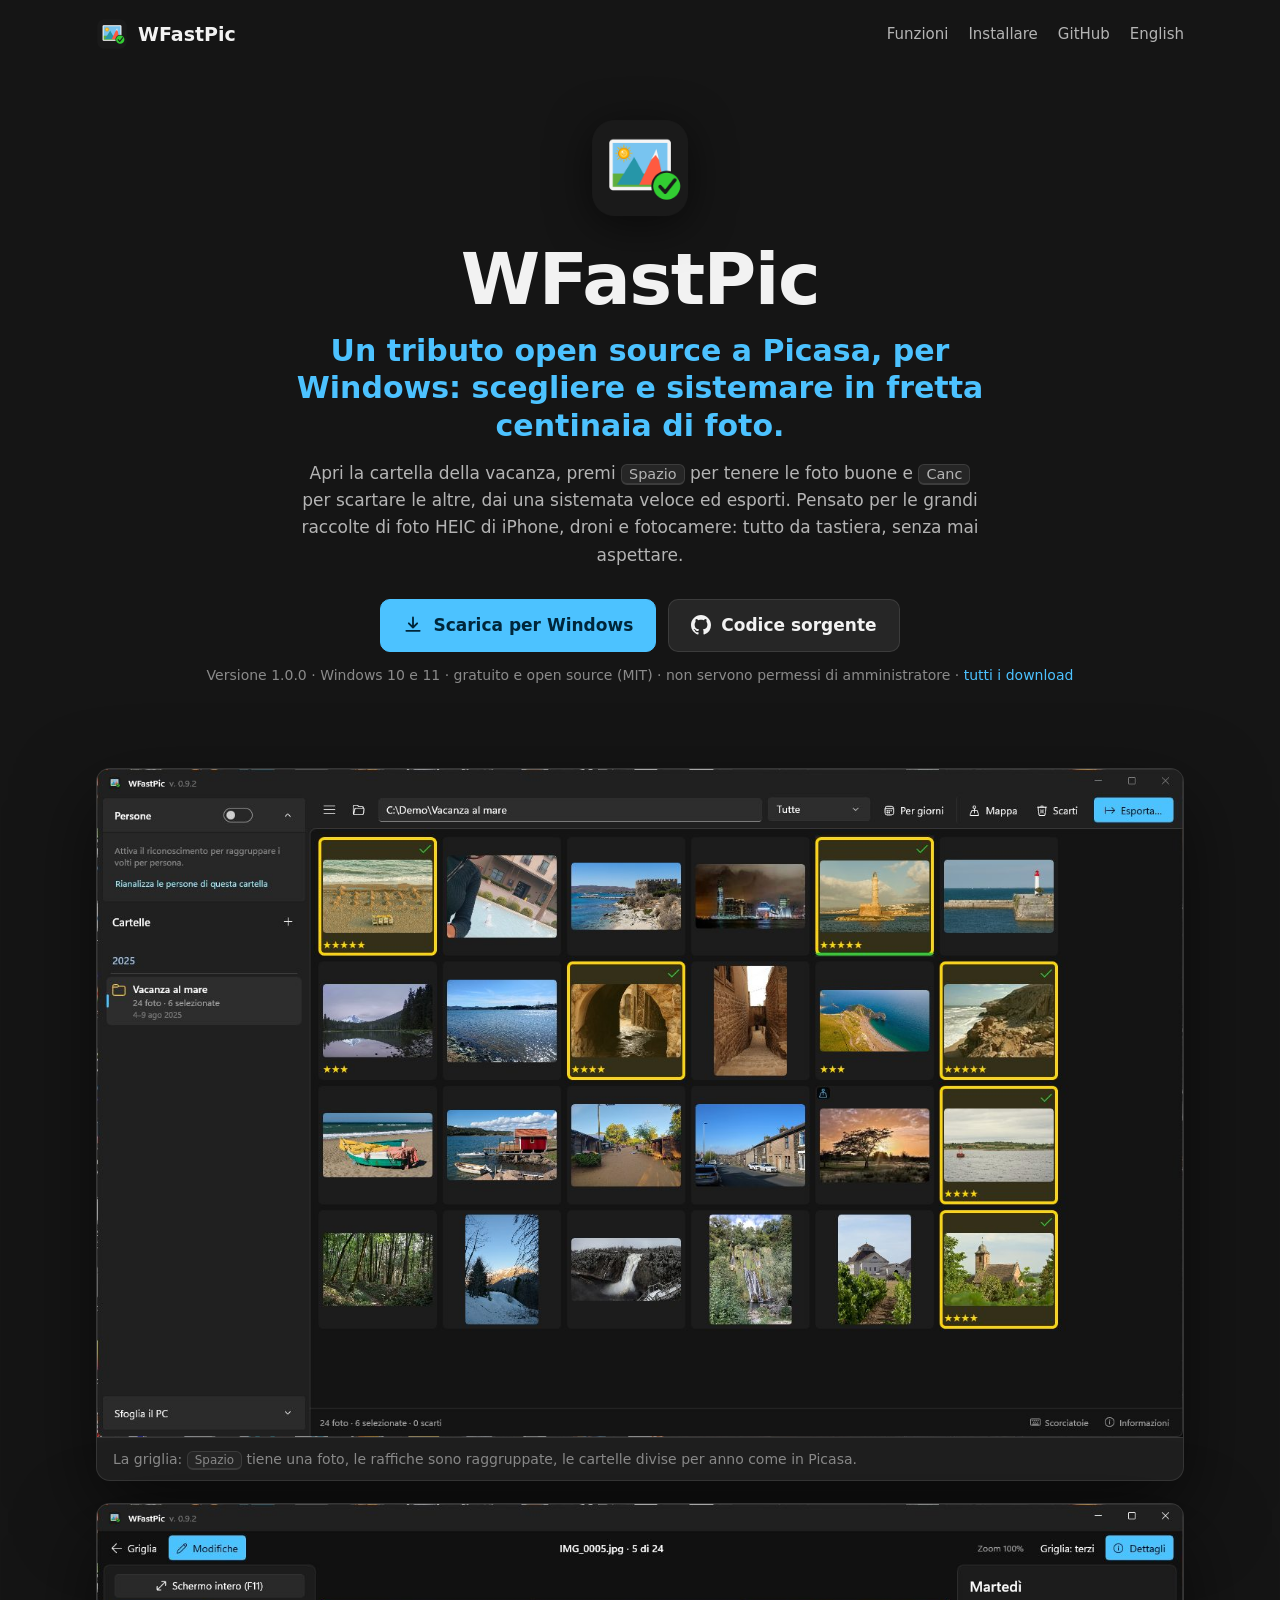
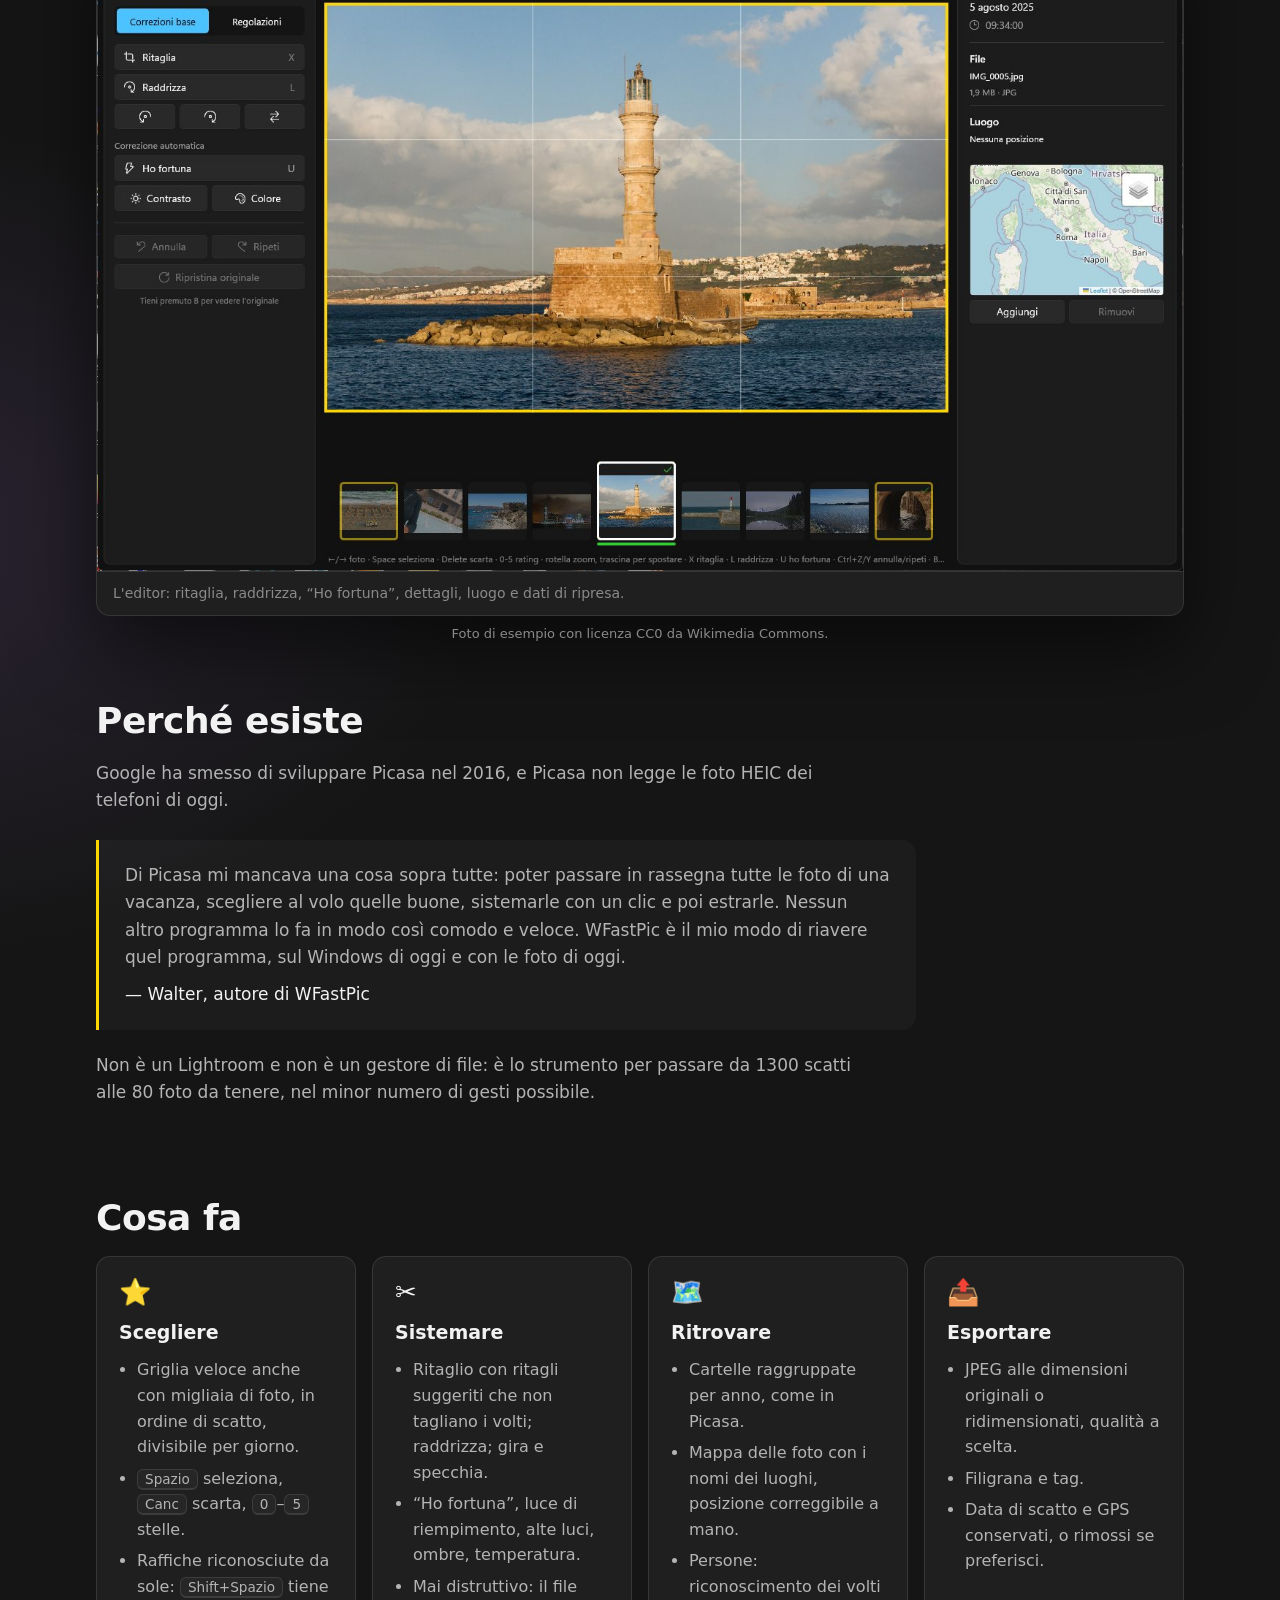
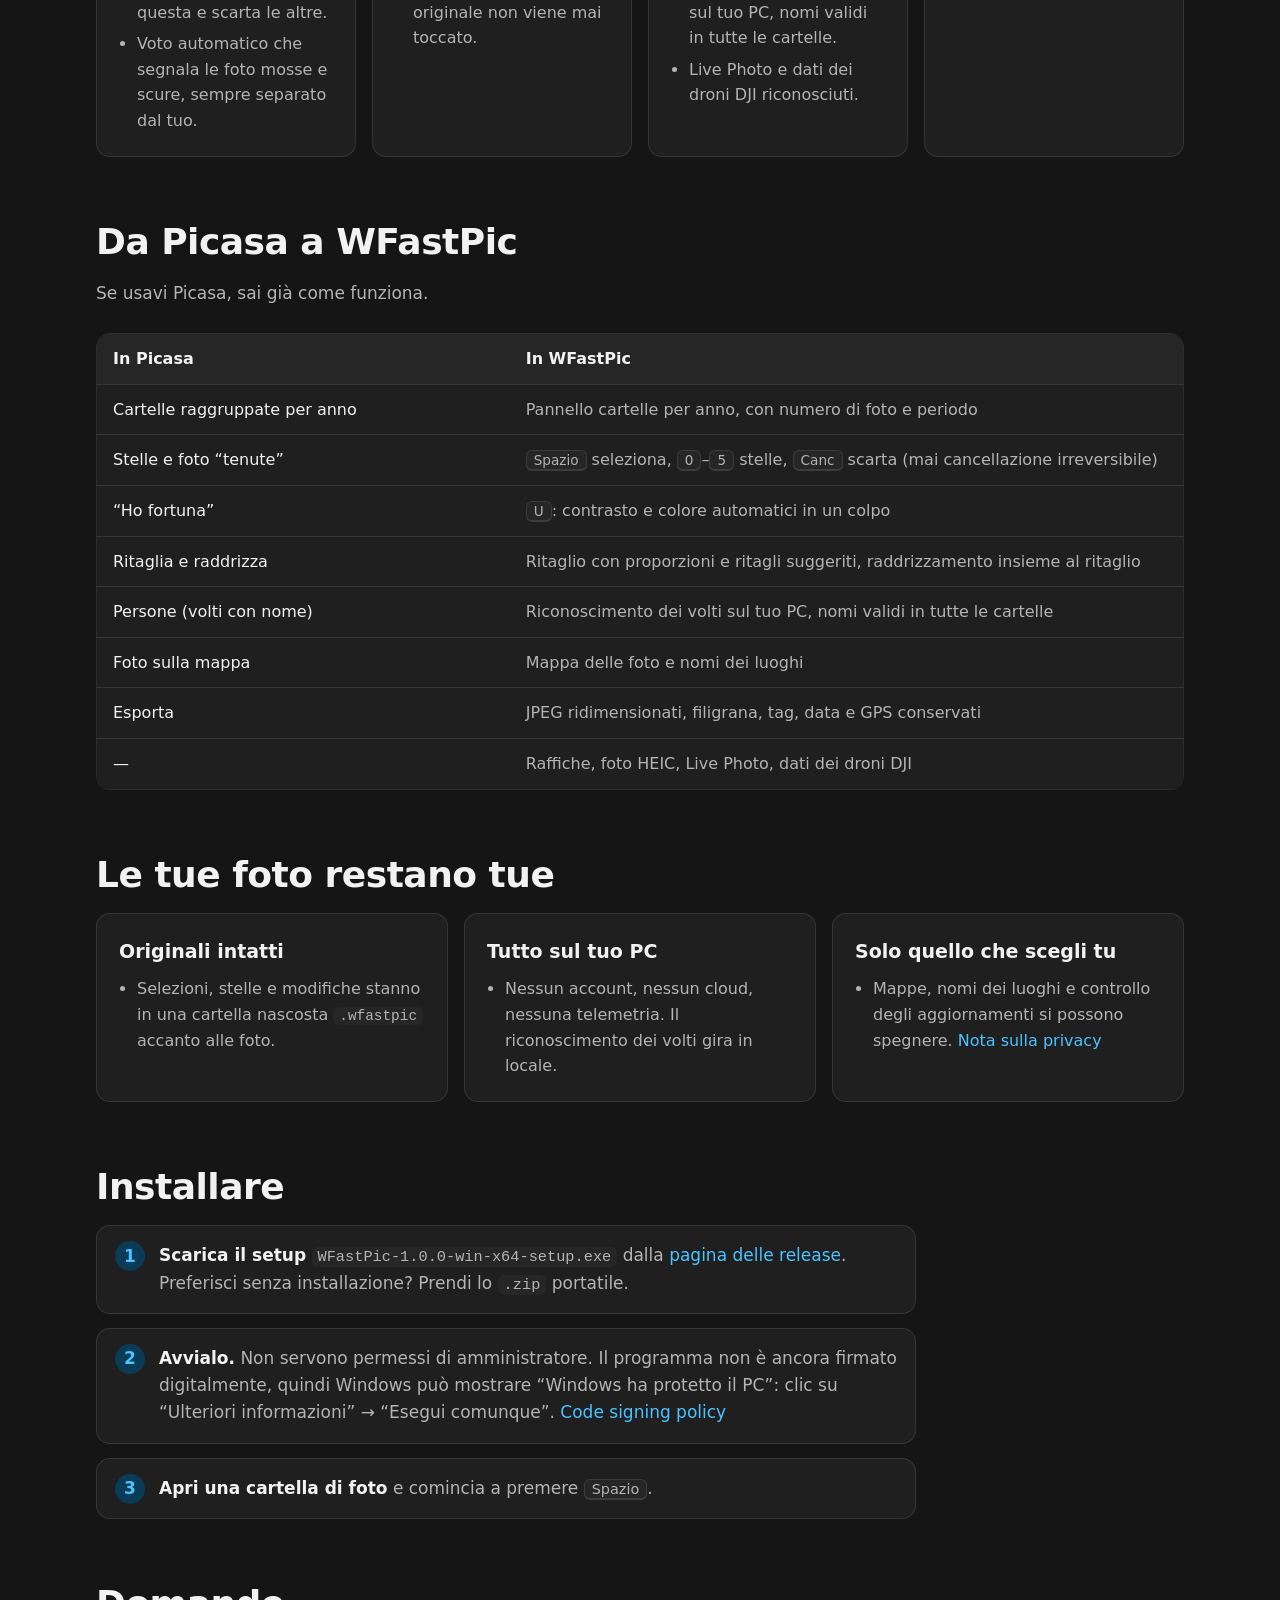
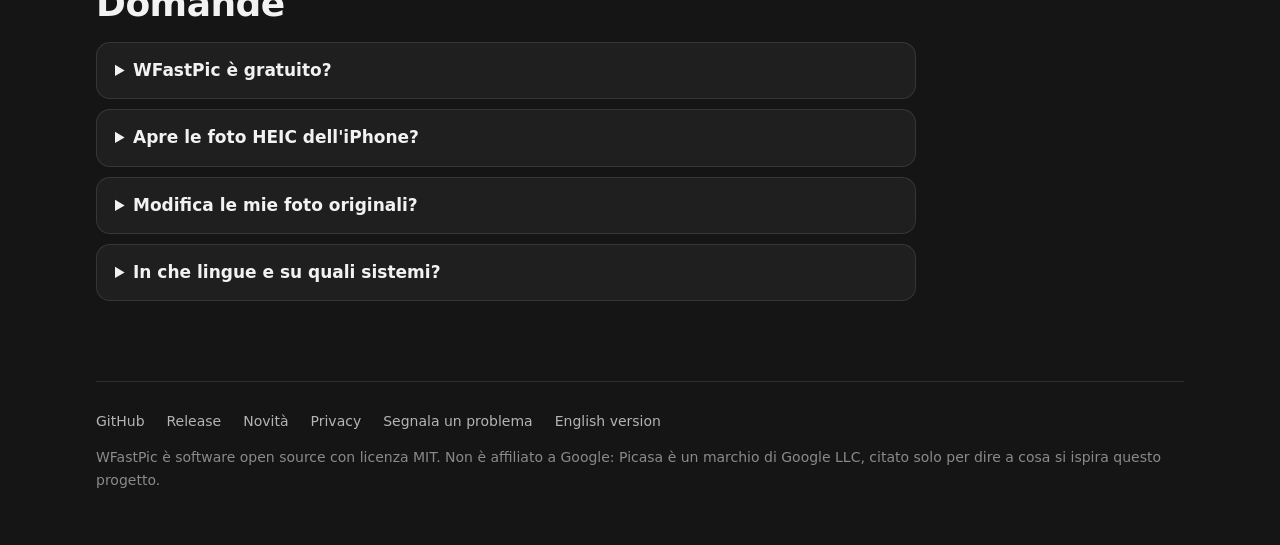
==== it/index.html @ cd2a47a8 "Sito statico wfastpic.walterdev.eu (EN/IT) Branch orfano con solo il sito, servito dal webhook del V" ====
<!doctype html>
<html lang="it">
<head>
<meta charset="utf-8">
<meta name="viewport" content="width=device-width, initial-scale=1">
<title>WFastPic – L'alternativa gratuita a Picasa per Windows, per le foto HEIC</title>
<meta name="description" content="WFastPic è un tributo open source e gratuito a Picasa per Windows 10 e 11: scegli le foto migliori tra centinaia di scatti HEIC con la tastiera, sistemale con un clic ed esportale. Nessun account, nessun cloud.">
<link rel="canonical" href="https://wfastpic.walterdev.eu/it/">
<link rel="alternate" hreflang="en" href="https://wfastpic.walterdev.eu/">
<link rel="alternate" hreflang="it" href="https://wfastpic.walterdev.eu/it/">
<link rel="alternate" hreflang="x-default" href="https://wfastpic.walterdev.eu/">
<link rel="icon" href="../img/icon.ico" sizes="any">
<link rel="icon" href="../img/icon-256.png" type="image/png">
<link rel="apple-touch-icon" href="../img/icon-256.png">
<meta name="theme-color" content="#151515">
<meta property="og:type" content="website">
<meta property="og:site_name" content="WFastPic">
<meta property="og:title" content="WFastPic – L'alternativa gratuita a Picasa per Windows">
<meta property="og:description" content="Scegli e sistema in fretta centinaia di foto HEIC, tutto da tastiera. Open source, per Windows 10 e 11.">
<meta property="og:url" content="https://wfastpic.walterdev.eu/it/">
<meta property="og:image" content="https://wfastpic.walterdev.eu/img/social-preview.jpg">
<meta property="og:image:width" content="1280">
<meta property="og:image:height" content="640">
<meta property="og:locale" content="it_IT">
<meta property="og:locale:alternate" content="en_GB">
<meta name="twitter:card" content="summary_large_image">
<link rel="stylesheet" href="../style.css">
<script type="application/ld+json">
{
  "@context": "https://schema.org",
  "@type": "SoftwareApplication",
  "name": "WFastPic",
  "alternateName": "W FastPic",
  "description": "Tributo open source e gratuito a Picasa per Windows: scegliere, sistemare ed esportare in fretta grandi raccolte di foto HEIC.",
  "applicationCategory": "MultimediaApplication",
  "applicationSubCategory": "Visualizzatore e organizzatore di foto",
  "operatingSystem": "Windows 10, Windows 11",
  "softwareVersion": "1.0.0",
  "url": "https://wfastpic.walterdev.eu/it/",
  "downloadUrl": "https://github.com/Walt7/WFastPic/releases/latest",
  "installUrl": "https://github.com/Walt7/WFastPic/releases/latest",
  "codeRepository": "https://github.com/Walt7/WFastPic",
  "license": "https://opensource.org/licenses/MIT",
  "isAccessibleForFree": true,
  "inLanguage": ["it", "en"],
  "image": "https://wfastpic.walterdev.eu/img/icon-512.png",
  "screenshot": [
    "https://wfastpic.walterdev.eu/img/screenshot-it-griglia.jpg",
    "https://wfastpic.walterdev.eu/img/screenshot-it-editor.jpg"
  ],
  "offers": { "@type": "Offer", "price": "0", "priceCurrency": "EUR" },
  "author": { "@type": "Person", "name": "Walter", "url": "https://github.com/Walt7" }
}
</script>
</head>
<body>
<div class="contenitore">

<header class="barra">
  <a class="marchio" href="./"><img src="../img/icon-256.png" width="32" height="32" alt="">WFastPic</a>
  <nav>
    <a class="facoltativo" href="#funzioni">Funzioni</a>
    <a class="facoltativo" href="#installare">Installare</a>
    <a href="https://github.com/Walt7/WFastPic">GitHub</a>
    <a href="../" hreflang="en" lang="en">English</a>
  </nav>
</header>

<main>
<div class="apertura">
  <img class="logo" src="../img/icon-512.png" width="104" height="104" alt="Logo di WFastPic">
  <h1>WFastPic</h1>
  <p class="slogan">Un tributo open source a Picasa, per Windows: scegliere e sistemare in fretta centinaia di foto.</p>
  <p class="sotto">Apri la cartella della vacanza, premi <kbd>Spazio</kbd> per tenere le foto buone e <kbd>Canc</kbd> per scartare le altre, dai una sistemata veloce ed esporti. Pensato per le grandi raccolte di foto HEIC di iPhone, droni e fotocamere: tutto da tastiera, senza mai aspettare.</p>
  <div class="azioni">
    <a class="pulsante primario" href="https://github.com/Walt7/WFastPic/releases/download/v1.0.0/WFastPic-1.0.0-win-x64-setup.exe">
      <svg viewBox="0 0 24 24" fill="none" stroke="currentColor" stroke-width="2.2" stroke-linecap="round" stroke-linejoin="round" aria-hidden="true"><path d="M12 3v12m0 0-5-5m5 5 5-5M4 19h16"/></svg>
      Scarica per Windows
    </a>
    <a class="pulsante" href="https://github.com/Walt7/WFastPic">
      <svg viewBox="0 0 16 16" fill="currentColor" aria-hidden="true"><path d="M8 0C3.58 0 0 3.58 0 8c0 3.54 2.29 6.53 5.47 7.59.4.07.55-.17.55-.38 0-.19-.01-.82-.01-1.49-2.01.37-2.53-.49-2.69-.94-.09-.23-.48-.94-.82-1.13-.28-.15-.68-.52-.01-.53.63-.01 1.08.58 1.23.82.72 1.21 1.87.87 2.33.66.07-.52.28-.87.51-1.07-1.78-.2-3.64-.89-3.64-3.95 0-.87.31-1.59.82-2.15-.08-.2-.36-1.02.08-2.12 0 0 .67-.21 2.2.82.64-.18 1.32-.27 2-.27.68 0 1.36.09 2 .27 1.53-1.04 2.2-.82 2.2-.82.44 1.1.16 1.92.08 2.12.51.56.82 1.27.82 2.15 0 3.07-1.87 3.75-3.65 3.95.29.25.54.73.54 1.48 0 1.07-.01 1.93-.01 2.2 0 .21.15.46.55.38A8.013 8.013 0 0 0 16 8c0-4.42-3.58-8-8-8Z"/></svg>
      Codice sorgente
    </a>
  </div>
  <p class="dettagli-download">Versione 1.0.0 · Windows 10 e 11 · gratuito e open source (MIT) · non servono permessi di amministratore · <a href="https://github.com/Walt7/WFastPic/releases/latest">tutti i download</a></p>
</div>

<div class="schermate">
  <figure class="schermata">
    <img src="../img/screenshot-it-griglia.jpg" width="1486" height="913" alt="La griglia di WFastPic: foto selezionate col bordo giallo, stelle e pannello cartelle per anno">
    <figcaption>La griglia: <kbd>Spazio</kbd> tiene una foto, le raffiche sono raggruppate, le cartelle divise per anno come in Picasa.</figcaption>
  </figure>
  <figure class="schermata">
    <img src="../img/screenshot-it-editor.jpg" width="1486" height="913" loading="lazy" alt="L'editor di WFastPic: modifiche a sinistra, dettagli della foto e mini-mappa a destra, striscia delle miniature sotto">
    <figcaption>L'editor: ritaglia, raddrizza, “Ho fortuna”, dettagli, luogo e dati di ripresa.</figcaption>
  </figure>
</div>
<p class="crediti">Foto di esempio con licenza CC0 da Wikimedia Commons.</p>

<section id="perche">
  <h2>Perché esiste</h2>
  <p class="intro">Google ha smesso di sviluppare Picasa nel 2016, e Picasa non legge le foto HEIC dei telefoni di oggi.</p>
  <blockquote class="citazione">
    Di Picasa mi mancava una cosa sopra tutte: poter passare in rassegna tutte le foto di una vacanza, scegliere al volo quelle buone, sistemarle con un clic e poi estrarle. Nessun altro programma lo fa in modo così comodo e veloce. WFastPic è il mio modo di riavere quel programma, sul Windows di oggi e con le foto di oggi.
    <cite>— Walter, autore di WFastPic</cite>
  </blockquote>
  <p class="intro" style="margin-top:22px">Non è un Lightroom e non è un gestore di file: è lo strumento per passare da 1300 scatti alle 80 foto da tenere, nel minor numero di gesti possibile.</p>
</section>

<section id="funzioni">
  <h2>Cosa fa</h2>
  <div class="schede">
    <div class="scheda">
      <div class="icona" aria-hidden="true">⭐</div>
      <h3>Scegliere</h3>
      <ul>
        <li>Griglia veloce anche con migliaia di foto, in ordine di scatto, divisibile per giorno.</li>
        <li><kbd>Spazio</kbd> seleziona, <kbd>Canc</kbd> scarta, <kbd>0</kbd>–<kbd>5</kbd> stelle.</li>
        <li>Raffiche riconosciute da sole: <kbd>Shift+Spazio</kbd> tiene questa e scarta le altre.</li>
        <li>Voto automatico che segnala le foto mosse e scure, sempre separato dal tuo.</li>
      </ul>
    </div>
    <div class="scheda">
      <div class="icona" aria-hidden="true">✂️</div>
      <h3>Sistemare</h3>
      <ul>
        <li>Ritaglio con ritagli suggeriti che non tagliano i volti; raddrizza; gira e specchia.</li>
        <li>“Ho fortuna”, luce di riempimento, alte luci, ombre, temperatura.</li>
        <li>Mai distruttivo: il file originale non viene mai toccato.</li>
      </ul>
    </div>
    <div class="scheda">
      <div class="icona" aria-hidden="true">🗺️</div>
      <h3>Ritrovare</h3>
      <ul>
        <li>Cartelle raggruppate per anno, come in Picasa.</li>
        <li>Mappa delle foto con i nomi dei luoghi, posizione correggibile a mano.</li>
        <li>Persone: riconoscimento dei volti sul tuo PC, nomi validi in tutte le cartelle.</li>
        <li>Live Photo e dati dei droni DJI riconosciuti.</li>
      </ul>
    </div>
    <div class="scheda">
      <div class="icona" aria-hidden="true">📤</div>
      <h3>Esportare</h3>
      <ul>
        <li>JPEG alle dimensioni originali o ridimensionati, qualità a scelta.</li>
        <li>Filigrana e tag.</li>
        <li>Data di scatto e GPS conservati, o rimossi se preferisci.</li>
      </ul>
    </div>
  </div>
</section>

<section id="picasa">
  <h2>Da Picasa a WFastPic</h2>
  <p class="intro">Se usavi Picasa, sai già come funziona.</p>
  <div class="tabella-scorre">
    <table>
      <thead><tr><th>In Picasa</th><th>In WFastPic</th></tr></thead>
      <tbody>
        <tr><td>Cartelle raggruppate per anno</td><td>Pannello cartelle per anno, con numero di foto e periodo</td></tr>
        <tr><td>Stelle e foto “tenute”</td><td><kbd>Spazio</kbd> seleziona, <kbd>0</kbd>–<kbd>5</kbd> stelle, <kbd>Canc</kbd> scarta (mai cancellazione irreversibile)</td></tr>
        <tr><td>“Ho fortuna”</td><td><kbd>U</kbd>: contrasto e colore automatici in un colpo</td></tr>
        <tr><td>Ritaglia e raddrizza</td><td>Ritaglio con proporzioni e ritagli suggeriti, raddrizzamento insieme al ritaglio</td></tr>
        <tr><td>Persone (volti con nome)</td><td>Riconoscimento dei volti sul tuo PC, nomi validi in tutte le cartelle</td></tr>
        <tr><td>Foto sulla mappa</td><td>Mappa delle foto e nomi dei luoghi</td></tr>
        <tr><td>Esporta</td><td>JPEG ridimensionati, filigrana, tag, data e GPS conservati</td></tr>
        <tr><td>—</td><td>Raffiche, foto HEIC, Live Photo, dati dei droni DJI</td></tr>
      </tbody>
    </table>
  </div>
</section>

<section id="privacy">
  <h2>Le tue foto restano tue</h2>
  <div class="schede">
    <div class="scheda"><h3>Originali intatti</h3><ul><li>Selezioni, stelle e modifiche stanno in una cartella nascosta <code>.wfastpic</code> accanto alle foto.</li></ul></div>
    <div class="scheda"><h3>Tutto sul tuo PC</h3><ul><li>Nessun account, nessun cloud, nessuna telemetria. Il riconoscimento dei volti gira in locale.</li></ul></div>
    <div class="scheda"><h3>Solo quello che scegli tu</h3><ul><li>Mappe, nomi dei luoghi e controllo degli aggiornamenti si possono spegnere. <a href="https://github.com/Walt7/WFastPic/blob/master/PRIVACY.md">Nota sulla privacy</a></li></ul></div>
  </div>
</section>

<section id="installare">
  <h2>Installare</h2>
  <ol class="passi">
    <li><strong>Scarica il setup</strong> <code>WFastPic-1.0.0-win-x64-setup.exe</code> dalla <a href="https://github.com/Walt7/WFastPic/releases/latest">pagina delle release</a>. Preferisci senza installazione? Prendi lo <code>.zip</code> portatile.</li>
    <li><strong>Avvialo.</strong> Non servono permessi di amministratore. Il programma non è ancora firmato digitalmente, quindi Windows può mostrare “Windows ha protetto il PC”: clic su “Ulteriori informazioni” → “Esegui comunque”. <a href="https://github.com/Walt7/WFastPic/blob/master/CODE_SIGNING.md">Code signing policy</a></li>
    <li><strong>Apri una cartella di foto</strong> e comincia a premere <kbd>Spazio</kbd>.</li>
  </ol>
</section>

<section id="domande" class="domande">
  <h2>Domande</h2>
  <details>
    <summary>WFastPic è gratuito?</summary>
    <p>Sì. È open source con licenza MIT: niente pubblicità, niente account, nessuna versione a pagamento.</p>
  </details>
  <details>
    <summary>Apre le foto HEIC dell'iPhone?</summary>
    <p>Sì, è fatto proprio per quelle. Windows ha bisogno delle estensioni HEIF e HEVC, che di solito ci sono già; se le foto non si aprono, si installano dal Microsoft Store.</p>
  </details>
  <details>
    <summary>Modifica le mie foto originali?</summary>
    <p>Mai. Le modifiche sono salvate come una ricetta accanto alle foto e applicate quando le guardi o le esporti. Gli scarti vanno nel Cestino (con conferma) o in una cartella a parte.</p>
  </details>
  <details>
    <summary>In che lingue e su quali sistemi?</summary>
    <p>Italiano e inglese. Windows 10 (1809 o successivo) e Windows 11.</p>
  </details>
</section>
</main>

<footer>
  <div class="righe">
    <a href="https://github.com/Walt7/WFastPic">GitHub</a>
    <a href="https://github.com/Walt7/WFastPic/releases">Release</a>
    <a href="https://github.com/Walt7/WFastPic/blob/master/CHANGELOG.md">Novità</a>
    <a href="https://github.com/Walt7/WFastPic/blob/master/PRIVACY.md">Privacy</a>
    <a href="https://github.com/Walt7/WFastPic/issues">Segnala un problema</a>
    <a href="../" hreflang="en" lang="en">English version</a>
  </div>
  <p>WFastPic è software open source con licenza MIT. Non è affiliato a Google: Picasa è un marchio di Google LLC, citato solo per dire a cosa si ispira questo progetto.</p>
</footer>

</div>
</body>
</html>
---- style.css ----
:root {
  --sfondo: #151515;
  --card: #1f1f1f;
  --card-2: #262626;
  --bordo: rgba(255, 255, 255, .10);
  --testo: #f2f2f2;
  --tenue: #b4b4b4;
  --debole: #8a8a8a;
  --accento: #4cc2ff;
  --accento-scuro: #0a3b57;
  --giallo: #ffd600;
  --raggio: 14px;
  color-scheme: dark;
}

* { box-sizing: border-box; }

html { -webkit-text-size-adjust: 100%; }

body {
  margin: 0;
  font-family: "Segoe UI Variable Text", "Segoe UI", system-ui, -apple-system, Roboto, sans-serif;
  font-size: 17px;
  line-height: 1.6;
  color: var(--testo);
  background:
    radial-gradient(1100px 600px at 85% -10%, #26334a 0%, rgba(38, 51, 74, 0) 70%),
    radial-gradient(900px 600px at -10% 40%, #2b2433 0%, rgba(43, 36, 51, 0) 70%),
    var(--sfondo);
  background-repeat: no-repeat;
}

a { color: var(--accento); text-decoration: none; }
a:hover { text-decoration: underline; }

img { max-width: 100%; height: auto; display: block; }

kbd {
  font-family: inherit;
  font-size: .85em;
  padding: 1px 7px;
  border-radius: 6px;
  background: var(--card-2);
  border: 1px solid var(--bordo);
  border-bottom-width: 2px;
  white-space: nowrap;
}

.contenitore { max-width: 1120px; margin: 0 auto; padding: 0 16px; }

/* Barra in alto */
.barra {
  display: flex; align-items: center; justify-content: space-between;
  padding: 18px 0;
}
.marchio { display: flex; align-items: center; gap: 10px; color: var(--testo); font-weight: 600; font-size: 19px; }
.marchio:hover { text-decoration: none; }
.marchio img { width: 32px; height: 32px; }
.barra nav { display: flex; gap: 20px; font-size: 15px; }
.barra nav a { color: var(--tenue); }
.barra nav a:hover { color: var(--testo); text-decoration: none; }

/* Apertura */
.apertura { text-align: center; padding: 48px 0 32px; }
.apertura .logo { width: 104px; height: 104px; margin: 0 auto 22px; filter: drop-shadow(0 8px 22px rgba(0, 0, 0, .55)); }
h1 {
  font-family: "Segoe UI Variable Display", "Segoe UI", system-ui, sans-serif;
  font-size: clamp(42px, 8vw, 72px);
  line-height: 1.05;
  letter-spacing: -1.5px;
  margin: 0;
}
.slogan {
  font-size: clamp(21px, 3.4vw, 30px);
  font-weight: 600;
  line-height: 1.25;
  color: var(--accento);
  margin: 14px auto 0;
  max-width: 760px;
}
.sotto { color: var(--tenue); max-width: 680px; margin: 16px auto 0; }

.azioni { display: flex; flex-wrap: wrap; justify-content: center; gap: 12px; margin-top: 30px; }
.pulsante {
  display: inline-flex; align-items: center; gap: 10px;
  padding: 12px 22px;
  border-radius: 10px;
  font-weight: 600;
  font-size: 17px;
  border: 1px solid var(--bordo);
  background: var(--card-2);
  color: var(--testo);
}
.pulsante:hover { text-decoration: none; background: #303030; }
.pulsante.primario { background: var(--accento); border-color: var(--accento); color: #00263a; }
.pulsante.primario:hover { background: #7ad3ff; }
.pulsante svg { width: 20px; height: 20px; flex: none; }
.dettagli-download { margin-top: 12px; font-size: 14px; color: var(--debole); }

/* Screenshot */
.schermate { display: grid; gap: 22px; margin: 36px 0 8px; }
.schermata {
  margin: 0;
  border-radius: var(--raggio);
  overflow: hidden;
  border: 1px solid var(--bordo);
  box-shadow: 0 30px 80px rgba(0, 0, 0, .55);
  background: var(--card);
}
.schermata figcaption { padding: 10px 16px; font-size: 14px; color: var(--debole); border-top: 1px solid var(--bordo); }
.crediti { text-align: center; font-size: 13px; color: var(--debole); margin: 4px 0 0; }

/* Sezioni */
section { padding: 56px 0 8px; }
h2 {
  font-family: "Segoe UI Variable Display", "Segoe UI", system-ui, sans-serif;
  font-size: clamp(27px, 4vw, 36px);
  line-height: 1.15;
  letter-spacing: -.5px;
  margin: 0 0 18px;
}
h3 { font-size: 19px; margin: 0 0 10px; }
.intro { color: var(--tenue); max-width: 760px; margin: 0 0 26px; }

.citazione {
  margin: 0;
  padding: 22px 26px;
  border-left: 3px solid var(--giallo);
  background: rgba(255, 255, 255, .03);
  border-radius: 0 var(--raggio) var(--raggio) 0;
  color: var(--tenue);
  max-width: 820px;
}
.citazione cite { display: block; margin-top: 10px; font-style: normal; color: var(--testo); }

.schede { display: grid; grid-template-columns: repeat(auto-fit, minmax(240px, 1fr)); gap: 16px; }
.scheda {
  background: var(--card);
  border: 1px solid var(--bordo);
  border-radius: var(--raggio);
  padding: 22px;
}
.scheda ul { margin: 0; padding-left: 18px; color: var(--tenue); font-size: 16px; }
.scheda li + li { margin-top: 6px; }
.scheda .icona { font-size: 26px; line-height: 1; margin-bottom: 12px; }

.tabella-scorre { overflow-x: auto; border: 1px solid var(--bordo); border-radius: var(--raggio); }
table { width: 100%; border-collapse: collapse; font-size: 16px; min-width: 520px; }
th, td { text-align: left; padding: 12px 16px; border-bottom: 1px solid var(--bordo); vertical-align: top; }
th { background: var(--card-2); font-weight: 600; }
td { background: var(--card); color: var(--tenue); }
tr:last-child td { border-bottom: 0; }
td:first-child { color: var(--testo); width: 38%; }

.passi { counter-reset: passo; list-style: none; padding: 0; margin: 0; display: grid; gap: 14px; max-width: 820px; }
.passi li {
  counter-increment: passo;
  position: relative;
  padding: 16px 18px 16px 62px;
  background: var(--card);
  border: 1px solid var(--bordo);
  border-radius: var(--raggio);
  color: var(--tenue);
}
.passi li::before {
  content: counter(passo);
  position: absolute; left: 18px; top: 15px;
  width: 30px; height: 30px; border-radius: 50%;
  display: grid; place-items: center;
  background: var(--accento-scuro); color: var(--accento); font-weight: 700;
}
.passi strong { color: var(--testo); }
code {
  font-family: "Cascadia Code", Consolas, monospace;
  font-size: .9em;
  padding: 1px 6px;
  border-radius: 6px;
  background: var(--card-2);
}

.domande details {
  background: var(--card);
  border: 1px solid var(--bordo);
  border-radius: var(--raggio);
  padding: 14px 18px;
  max-width: 820px;
}
.domande details + details { margin-top: 10px; }
.domande summary { cursor: pointer; font-weight: 600; }
.domande p { color: var(--tenue); margin: 10px 0 0; }

/* Piede */
footer {
  margin-top: 72px;
  padding: 28px 0 40px;
  border-top: 1px solid var(--bordo);
  color: var(--debole);
  font-size: 14px;
}
footer .righe { display: flex; flex-wrap: wrap; gap: 8px 22px; margin-bottom: 10px; }
footer a { color: var(--tenue); }

@media (max-width: 640px) {
  body { font-size: 16px; }
  .barra nav a.facoltativo { display: none; }
  .apertura { padding-top: 28px; }
  .pulsante { width: 100%; justify-content: center; }
  section { padding-top: 44px; }
}
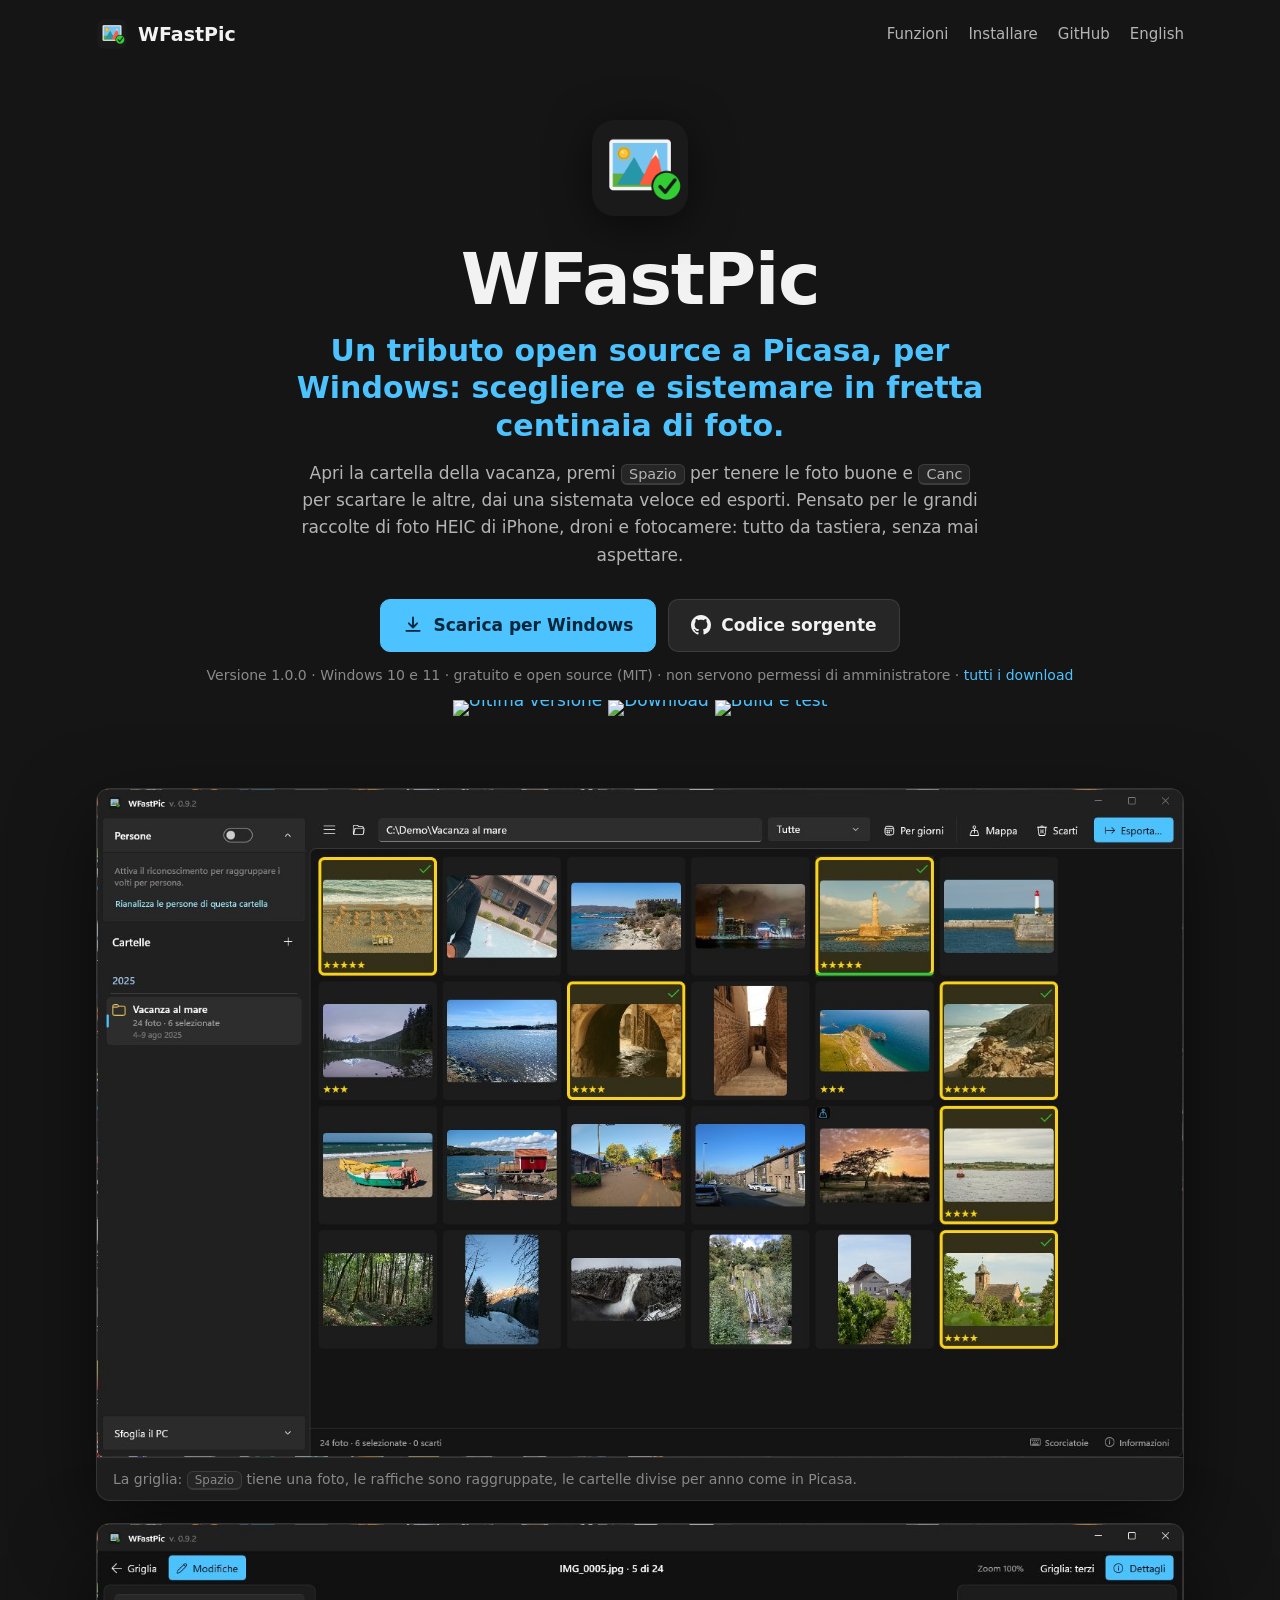
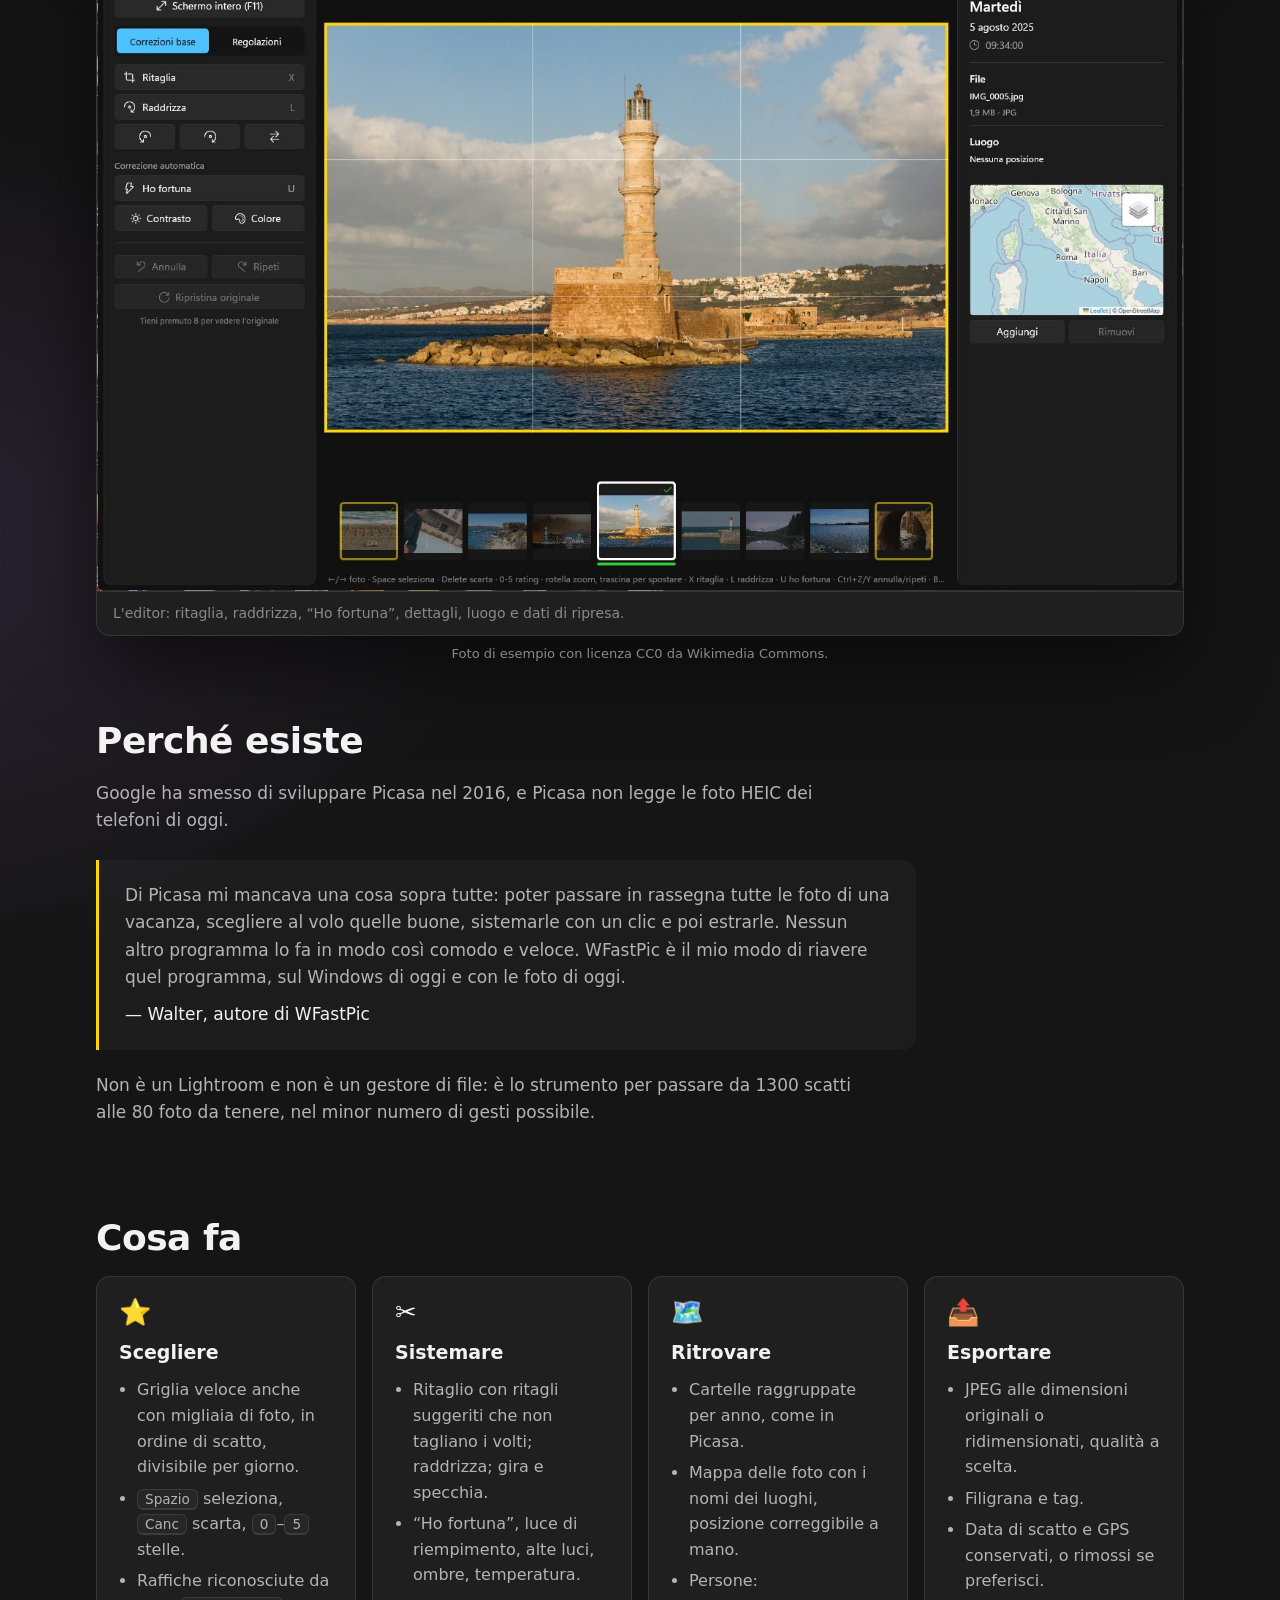
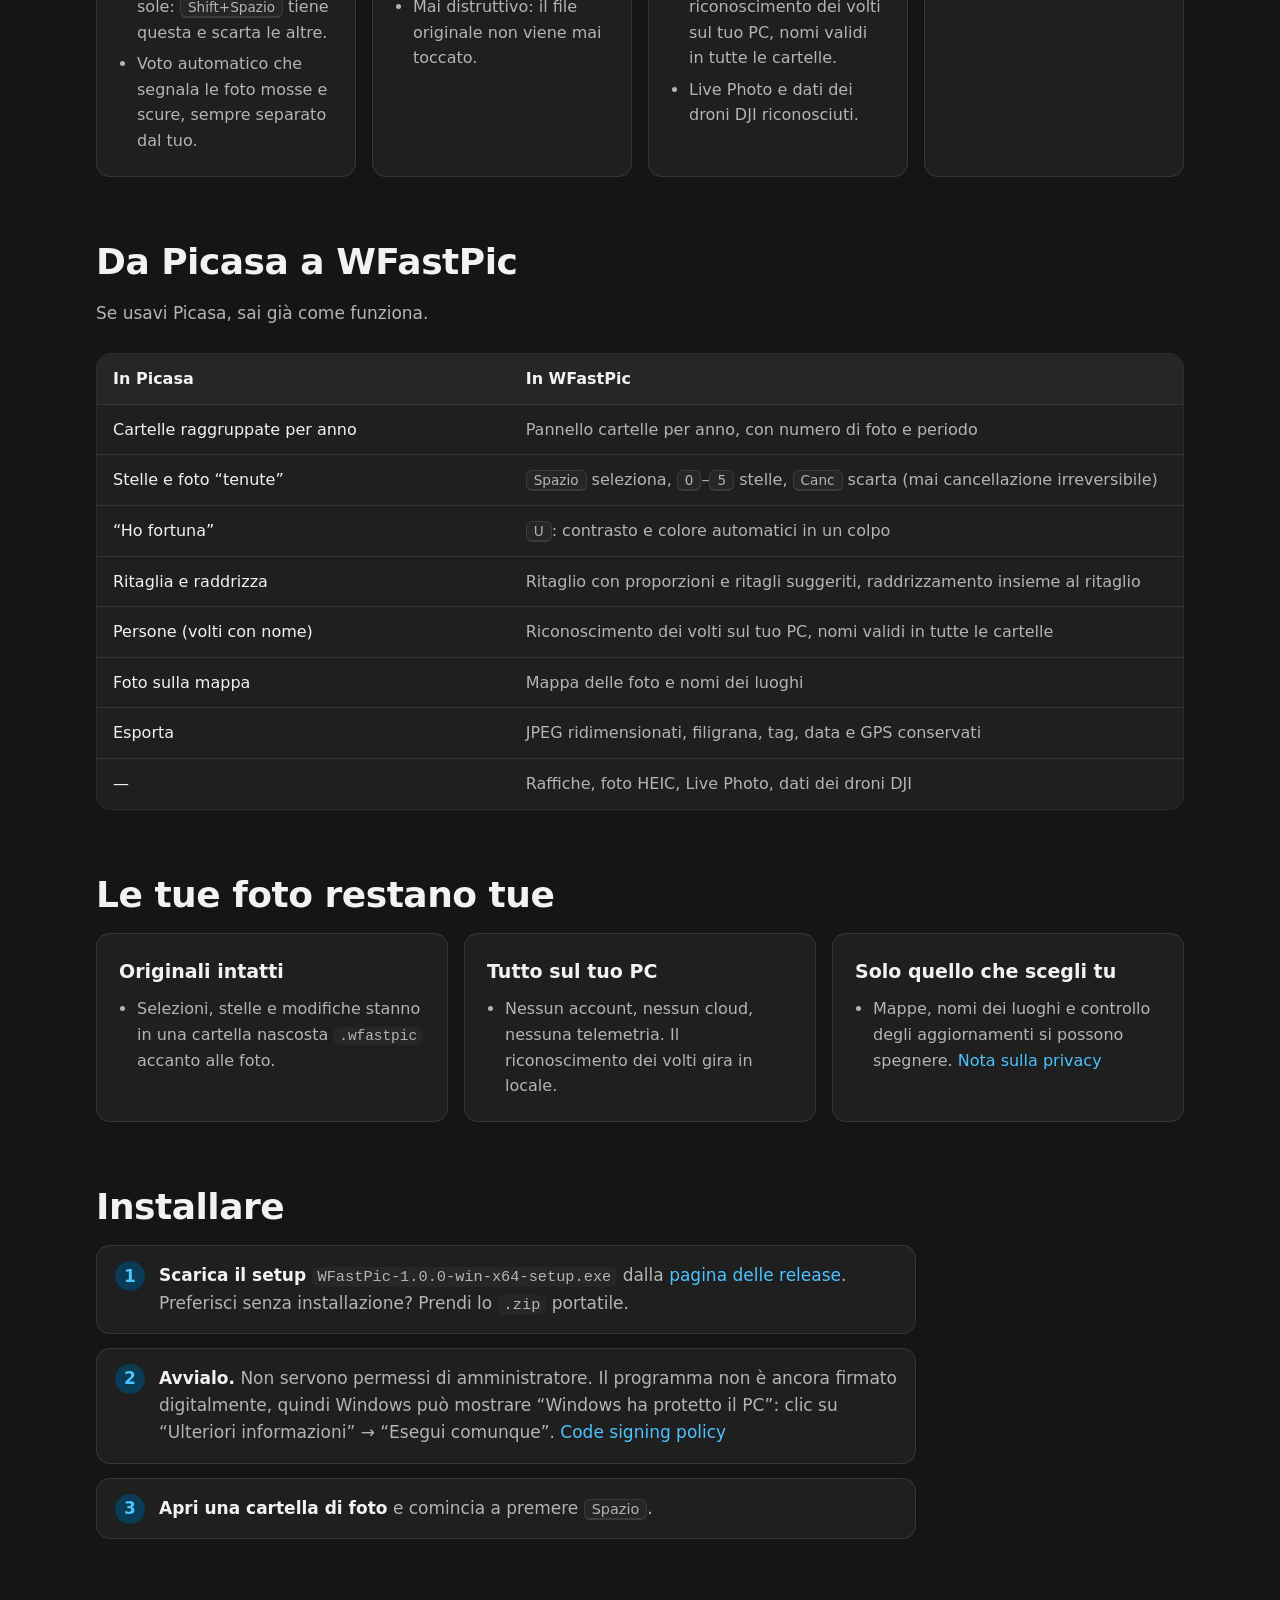
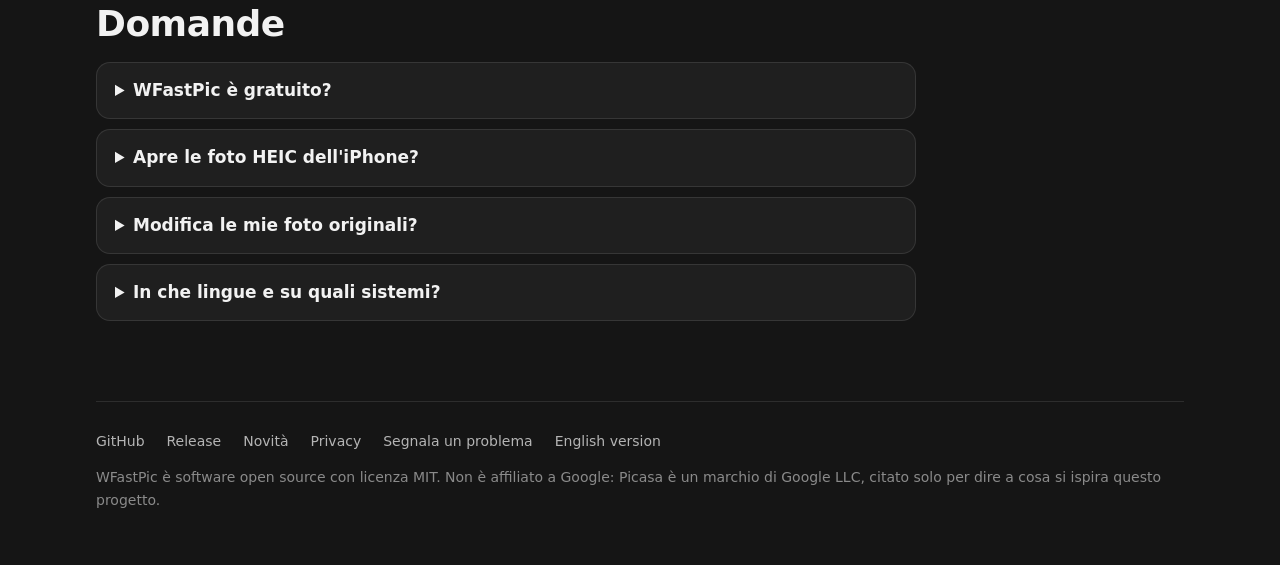
==== commit edda6f04: "Badge GitHub (versione, download, aggiornamenti, build) e date in italiano Co-Authored-By: Claude Op" ====
--- a/it/index.html
+++ b/it/index.html
@@ -83,6 +83,27 @@
     </a>
   </div>
   <p class="dettagli-download">Versione 1.0.0 · Windows 10 e 11 · gratuito e open source (MIT) · non servono permessi di amministratore · <a href="https://github.com/Walt7/WFastPic/releases/latest">tutti i download</a></p>
+  <p class="badge">
+    <a href="https://github.com/Walt7/WFastPic/releases/latest"><img src="https://img.shields.io/github/v/release/Walt7/WFastPic?label=versione&amp;color=2ea44f&amp;labelColor=2a2a2a" height="20" alt="Ultima versione"></a>
+    <a href="https://github.com/Walt7/WFastPic/releases"><img src="https://img.shields.io/github/downloads/Walt7/WFastPic/total?label=download&amp;color=4cc2ff&amp;labelColor=2a2a2a" height="20" alt="Download"></a>
+    <a href="https://github.com/Walt7/WFastPic/actions/workflows/build.yml"><img src="https://img.shields.io/github/actions/workflow/status/Walt7/WFastPic/build.yml?branch=master&amp;label=build&amp;labelColor=2a2a2a" height="20" alt="Build e test"></a>
+  </p>
+  <p class="aggiornato" id="aggiornato" hidden></p>
+  <script>
+    // Date dell'ultima release e dell'ultimo commit, in italiano (i badge di shields.io le scrivono in inglese).
+    (async () => {
+      try {
+        const api = 'https://api.github.com/repos/Walt7/WFastPic';
+        const [rel, com] = await Promise.all([fetch(api + '/releases/latest'), fetch(api + '/commits/master')]
+          .map(p => p.then(r => r.ok ? r.json() : null)));
+        const data = s => new Date(s).toLocaleDateString('it-IT', { day: 'numeric', month: 'long', year: 'numeric' });
+        const parti = [];
+        if (rel && rel.published_at) parti.push('Versione ' + rel.tag_name.replace(/^v/, '') + ' uscita il ' + data(rel.published_at));
+        if (com && com.commit) parti.push('ultimo aggiornamento al codice il ' + data(com.commit.committer.date));
+        if (parti.length) { const el = document.getElementById('aggiornato'); el.textContent = parti.join(' · '); el.hidden = false; }
+      } catch { }
+    })();
+  </script>
 </div>
 
 <div class="schermate">
--- a/style.css
+++ b/style.css
@@ -207,3 +207,9 @@
   .pulsante { width: 100%; justify-content: center; }
   section { padding-top: 44px; }
 }
+
+.badge { display: flex; flex-wrap: wrap; justify-content: center; gap: 6px; margin: 14px 0 0; }
+.badge a { display: block; line-height: 0; }
+.badge a:hover { opacity: .85; }
+.badge img { height: 20px; width: auto; }
+.aggiornato { margin: 10px 0 0; font-size: 14px; color: var(--debole); }
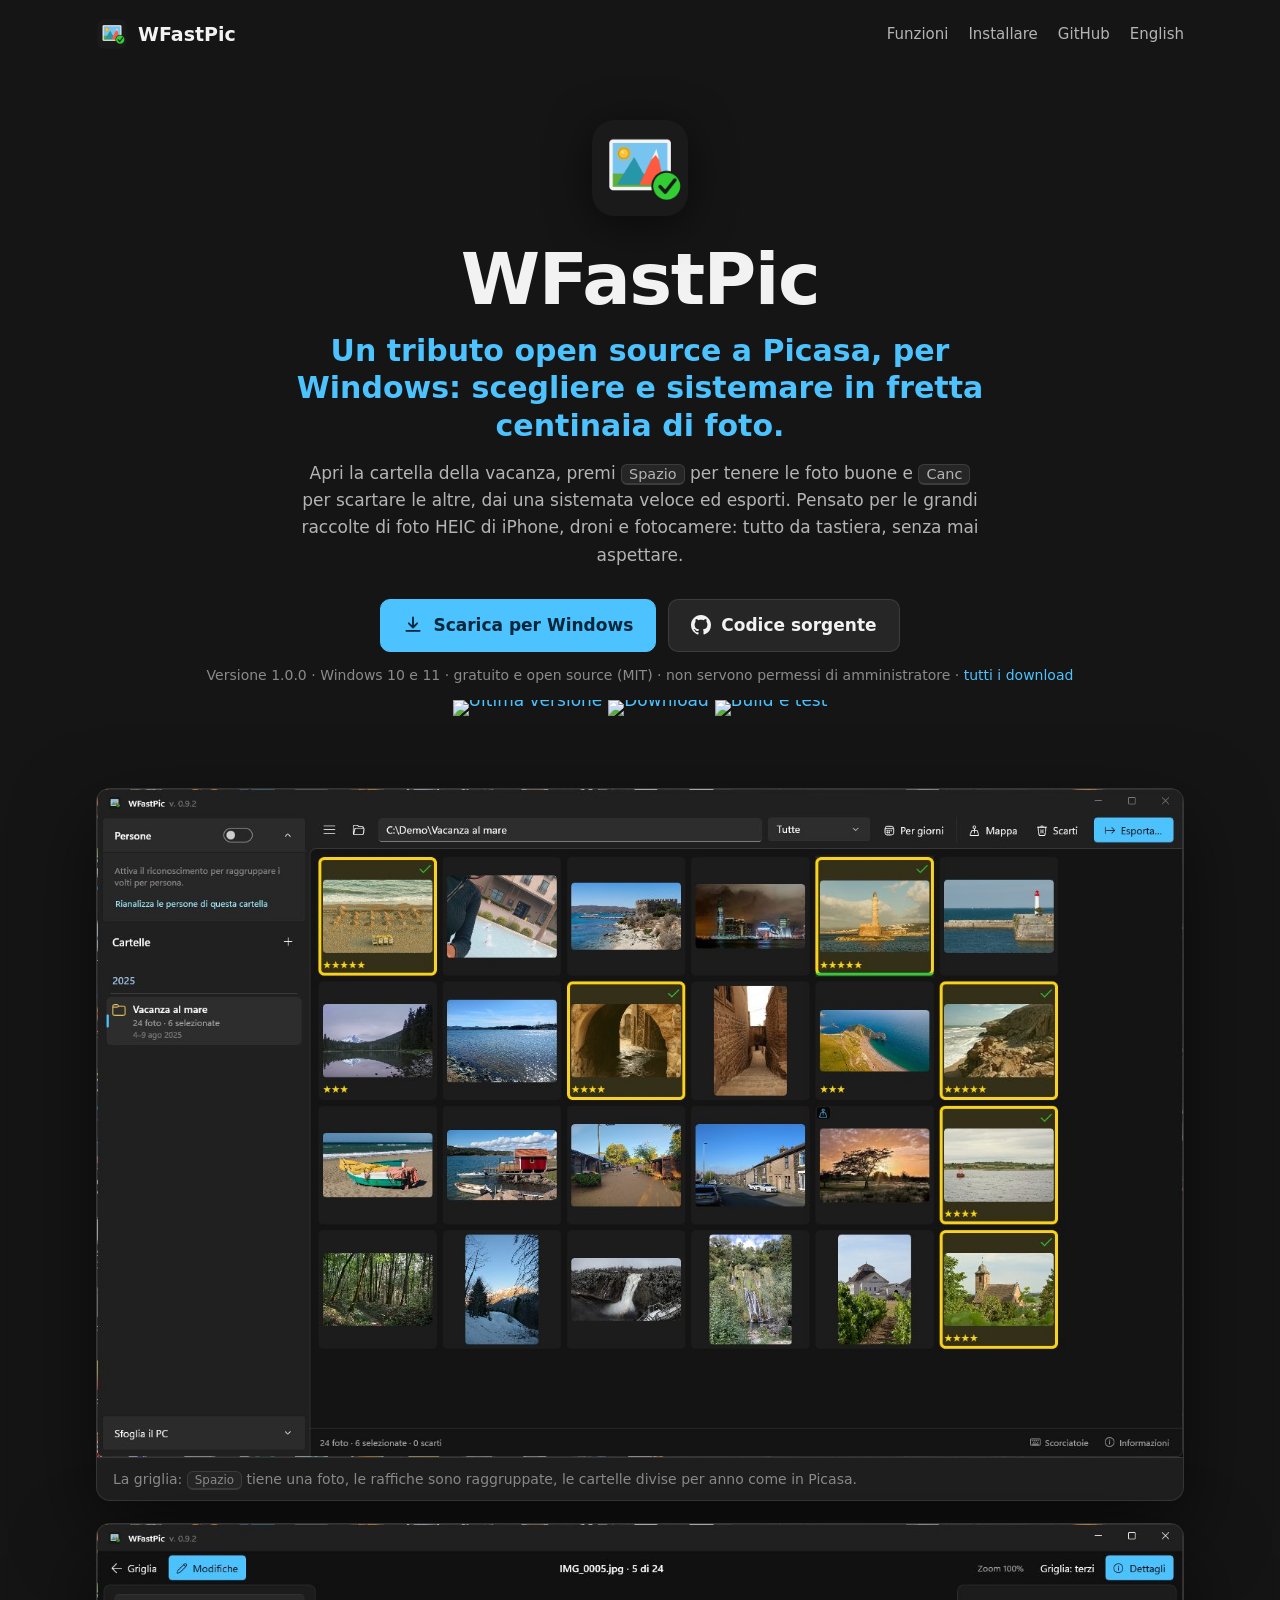
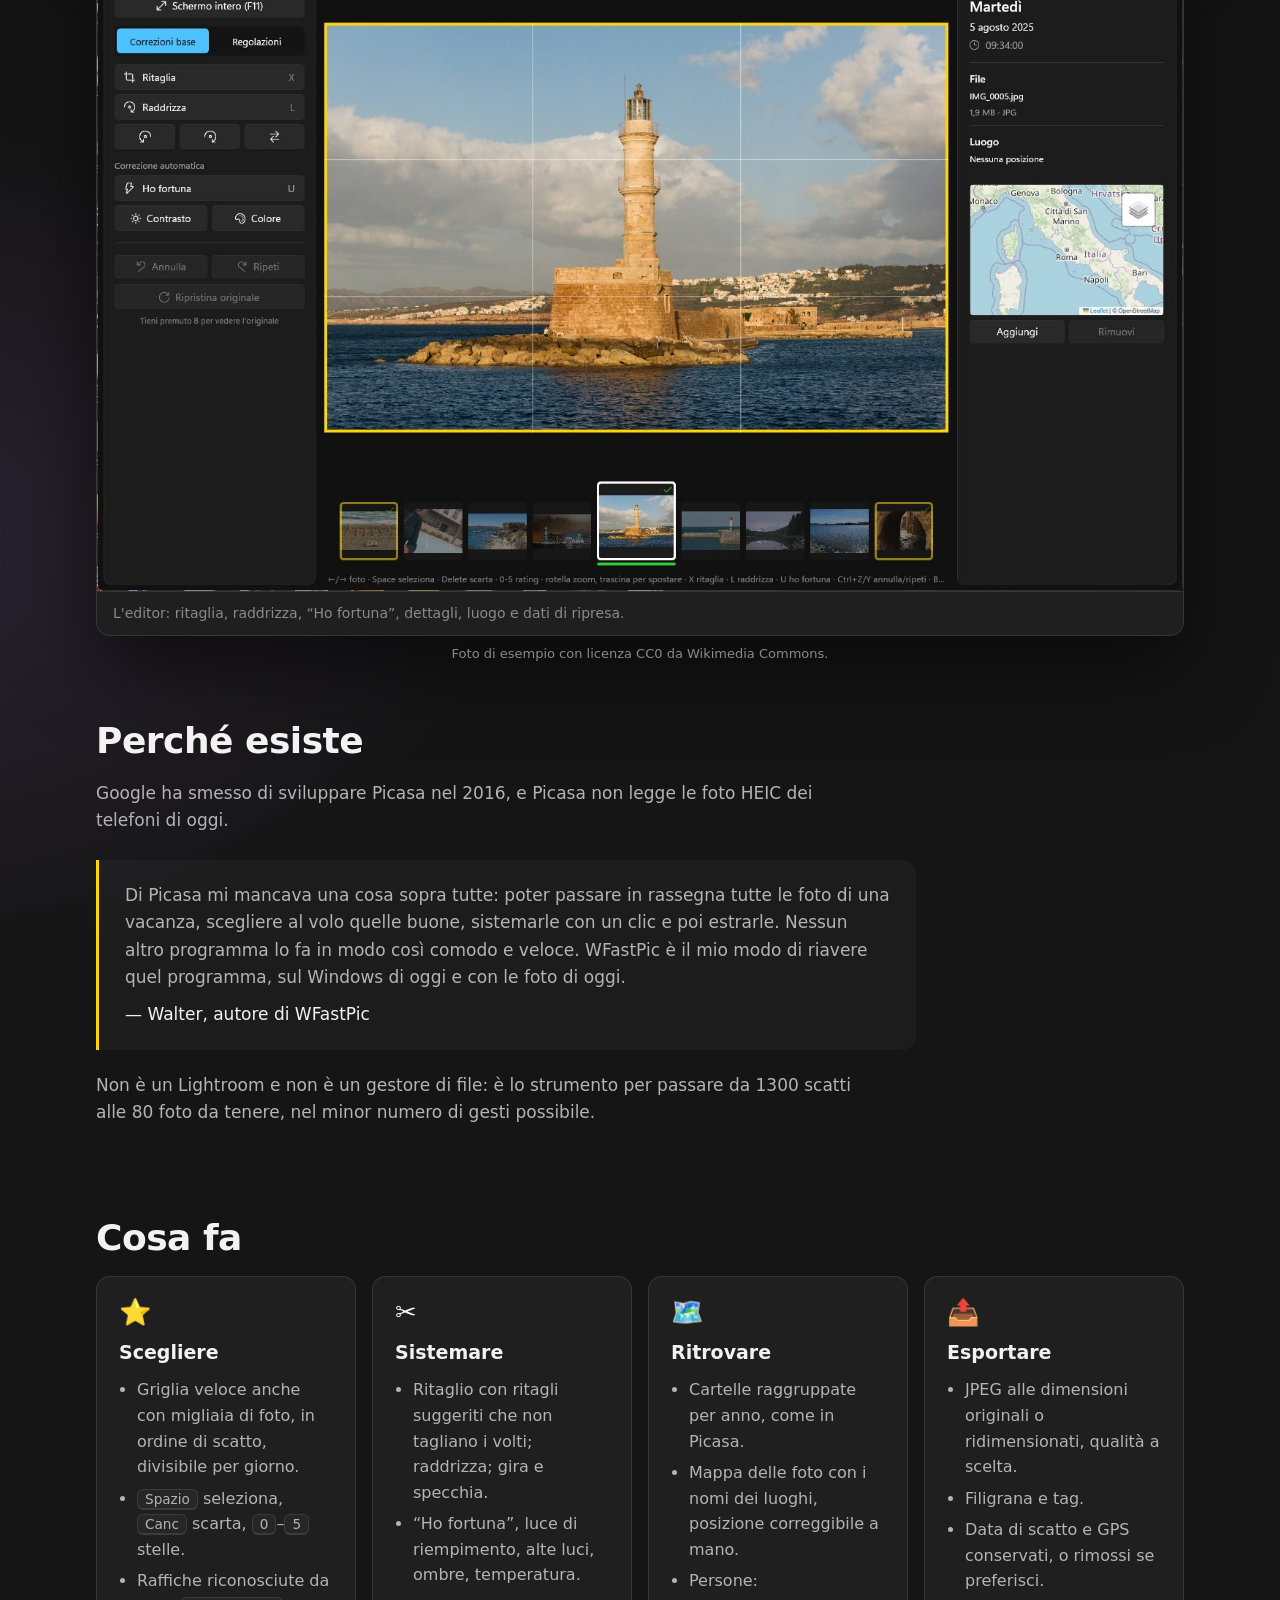
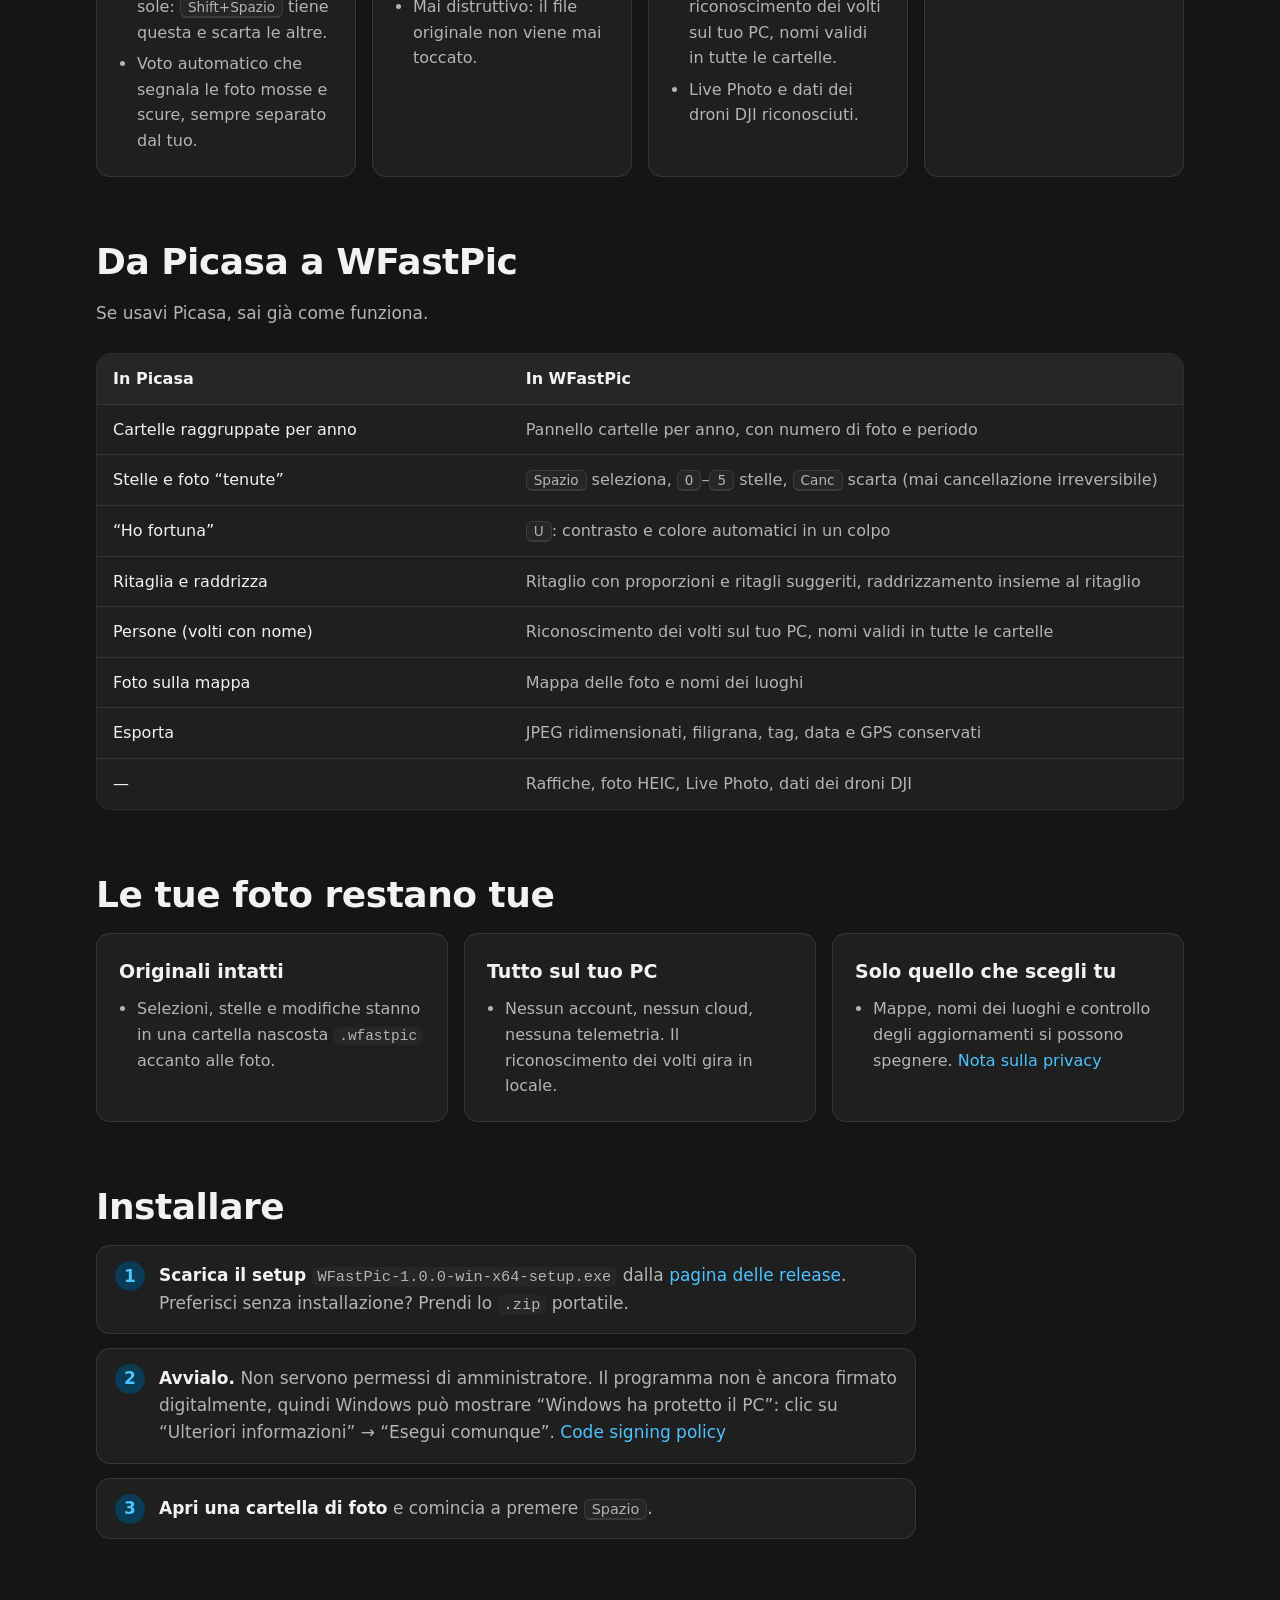
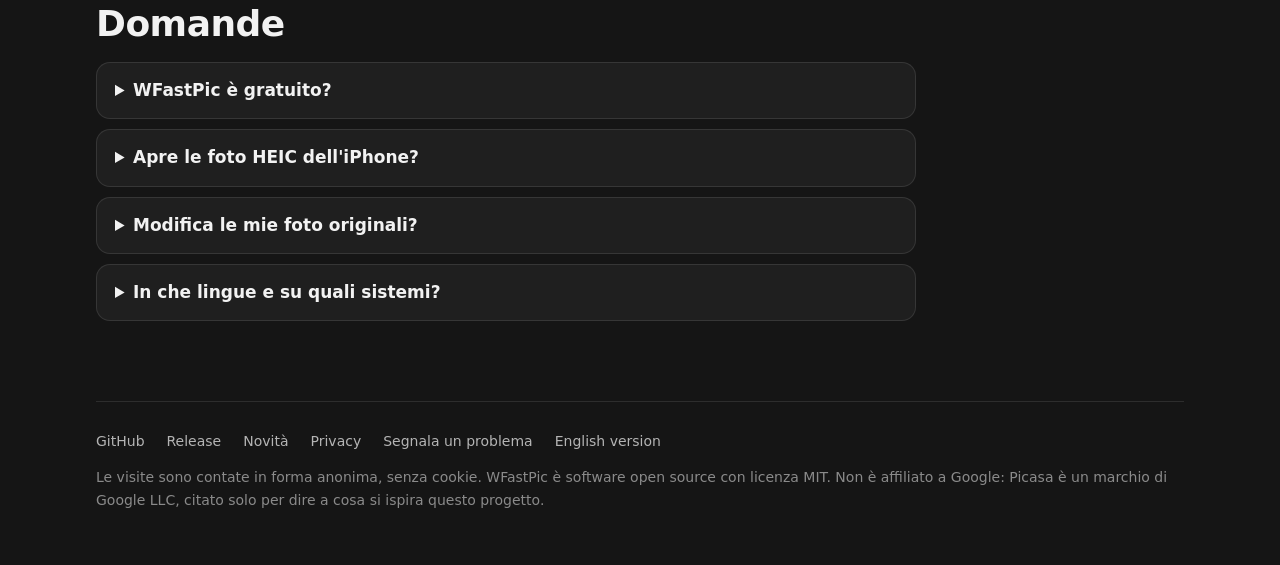
==== commit 5bff93df: "Contatore di visite anonimo: servizio Go + MySQL, ping dalle pagine, statistiche protette Co-Authore" ====
--- a/it/index.html
+++ b/it/index.html
@@ -18,12 +18,16 @@
 <meta property="og:title" content="WFastPic – L'alternativa gratuita a Picasa per Windows">
 <meta property="og:description" content="Scegli e sistema in fretta centinaia di foto HEIC, tutto da tastiera. Open source, per Windows 10 e 11.">
 <meta property="og:url" content="https://wfastpic.walterdev.eu/it/">
-<meta property="og:image" content="https://wfastpic.walterdev.eu/img/social-preview.jpg">
-<meta property="og:image:width" content="1280">
-<meta property="og:image:height" content="640">
+<meta property="og:image" content="https://wfastpic.walterdev.eu/img/anteprima-it.jpg">
+<meta property="og:image:secure_url" content="https://wfastpic.walterdev.eu/img/anteprima-it.jpg">
+<meta property="og:image:type" content="image/jpeg">
+<meta property="og:image:width" content="1200">
+<meta property="og:image:height" content="630">
+<meta property="og:image:alt" content="Logo di WFastPic con lo slogan: l'alternativa gratuita a Picasa per Windows">
 <meta property="og:locale" content="it_IT">
 <meta property="og:locale:alternate" content="en_GB">
 <meta name="twitter:card" content="summary_large_image">
+<meta name="twitter:image" content="https://wfastpic.walterdev.eu/img/anteprima-it.jpg">
 <link rel="stylesheet" href="../style.css">
 <script type="application/ld+json">
 {
@@ -240,9 +244,29 @@
     <a href="https://github.com/Walt7/WFastPic/issues">Segnala un problema</a>
     <a href="../" hreflang="en" lang="en">English version</a>
   </div>
-  <p>WFastPic è software open source con licenza MIT. Non è affiliato a Google: Picasa è un marchio di Google LLC, citato solo per dire a cosa si ispira questo progetto.</p>
+  <p>Le visite sono contate in forma anonima, senza cookie. WFastPic è software open source con licenza MIT. Non è affiliato a Google: Picasa è un marchio di Google LLC, citato solo per dire a cosa si ispira questo progetto.</p>
 </footer>
 
 </div>
+<script>
+  // Contatore di visite anonimo (niente cookie, niente dati personali): vedi contatore/ nel branch sito.
+  // Aprendo il sito una volta con ?nonconta le visite di questo browser non vengono più contate (?conta per tornare indietro).
+  (() => {
+    try {
+      const q = new URLSearchParams(location.search);
+      if (q.has('nonconta')) localStorage.setItem('wfastpic-nonconta', '1');
+      if (q.has('conta')) localStorage.removeItem('wfastpic-nonconta');
+      if (localStorage.getItem('wfastpic-nonconta')) return;
+    } catch { }
+    const invia = dati => {
+      const corpo = JSON.stringify(Object.assign({ p: location.pathname, l: navigator.language }, dati));
+      if (!(navigator.sendBeacon && navigator.sendBeacon('/api/visita', corpo)))
+        fetch('/api/visita', { method: 'POST', body: corpo, keepalive: true }).catch(() => { });
+    };
+    invia({ r: document.referrer });
+    document.querySelectorAll('a[href*="/releases/download/"]').forEach(a =>
+      a.addEventListener('click', () => invia({ e: 'download' })));
+  })();
+</script>
 </body>
 </html>
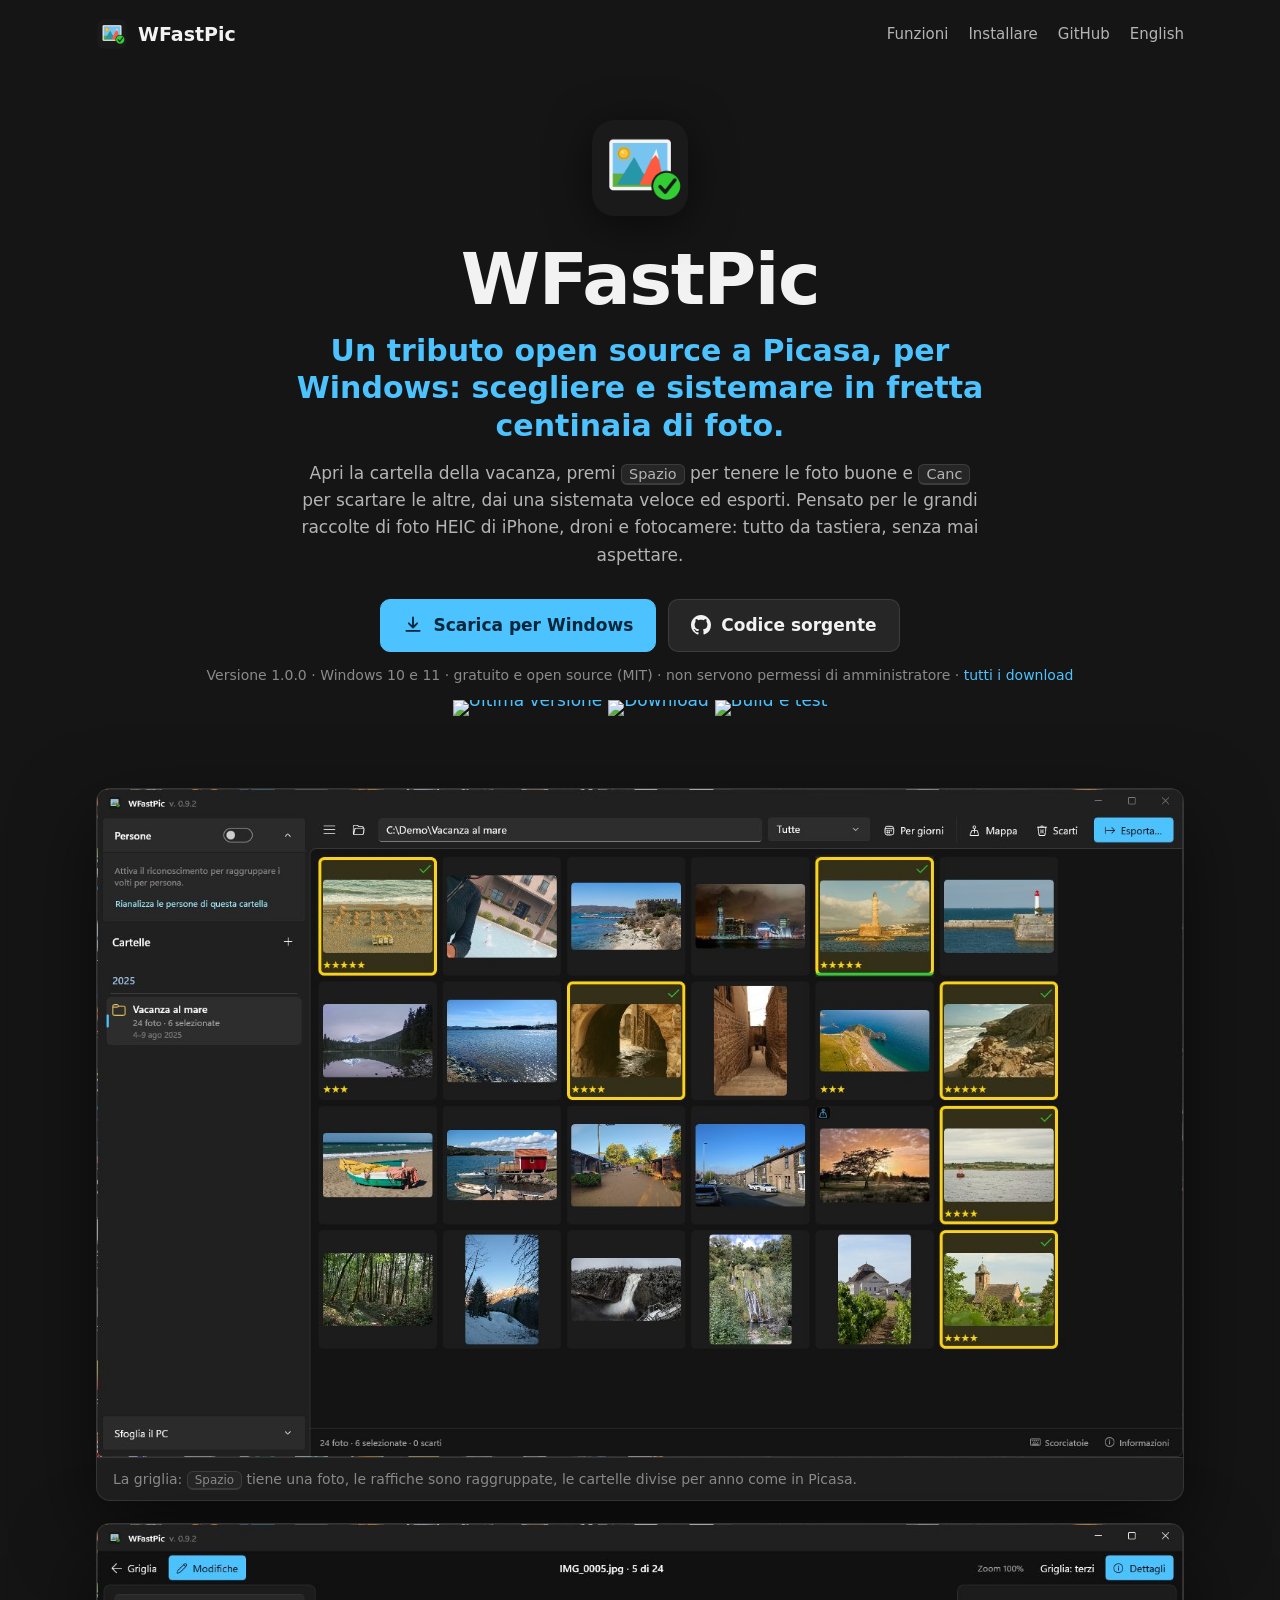
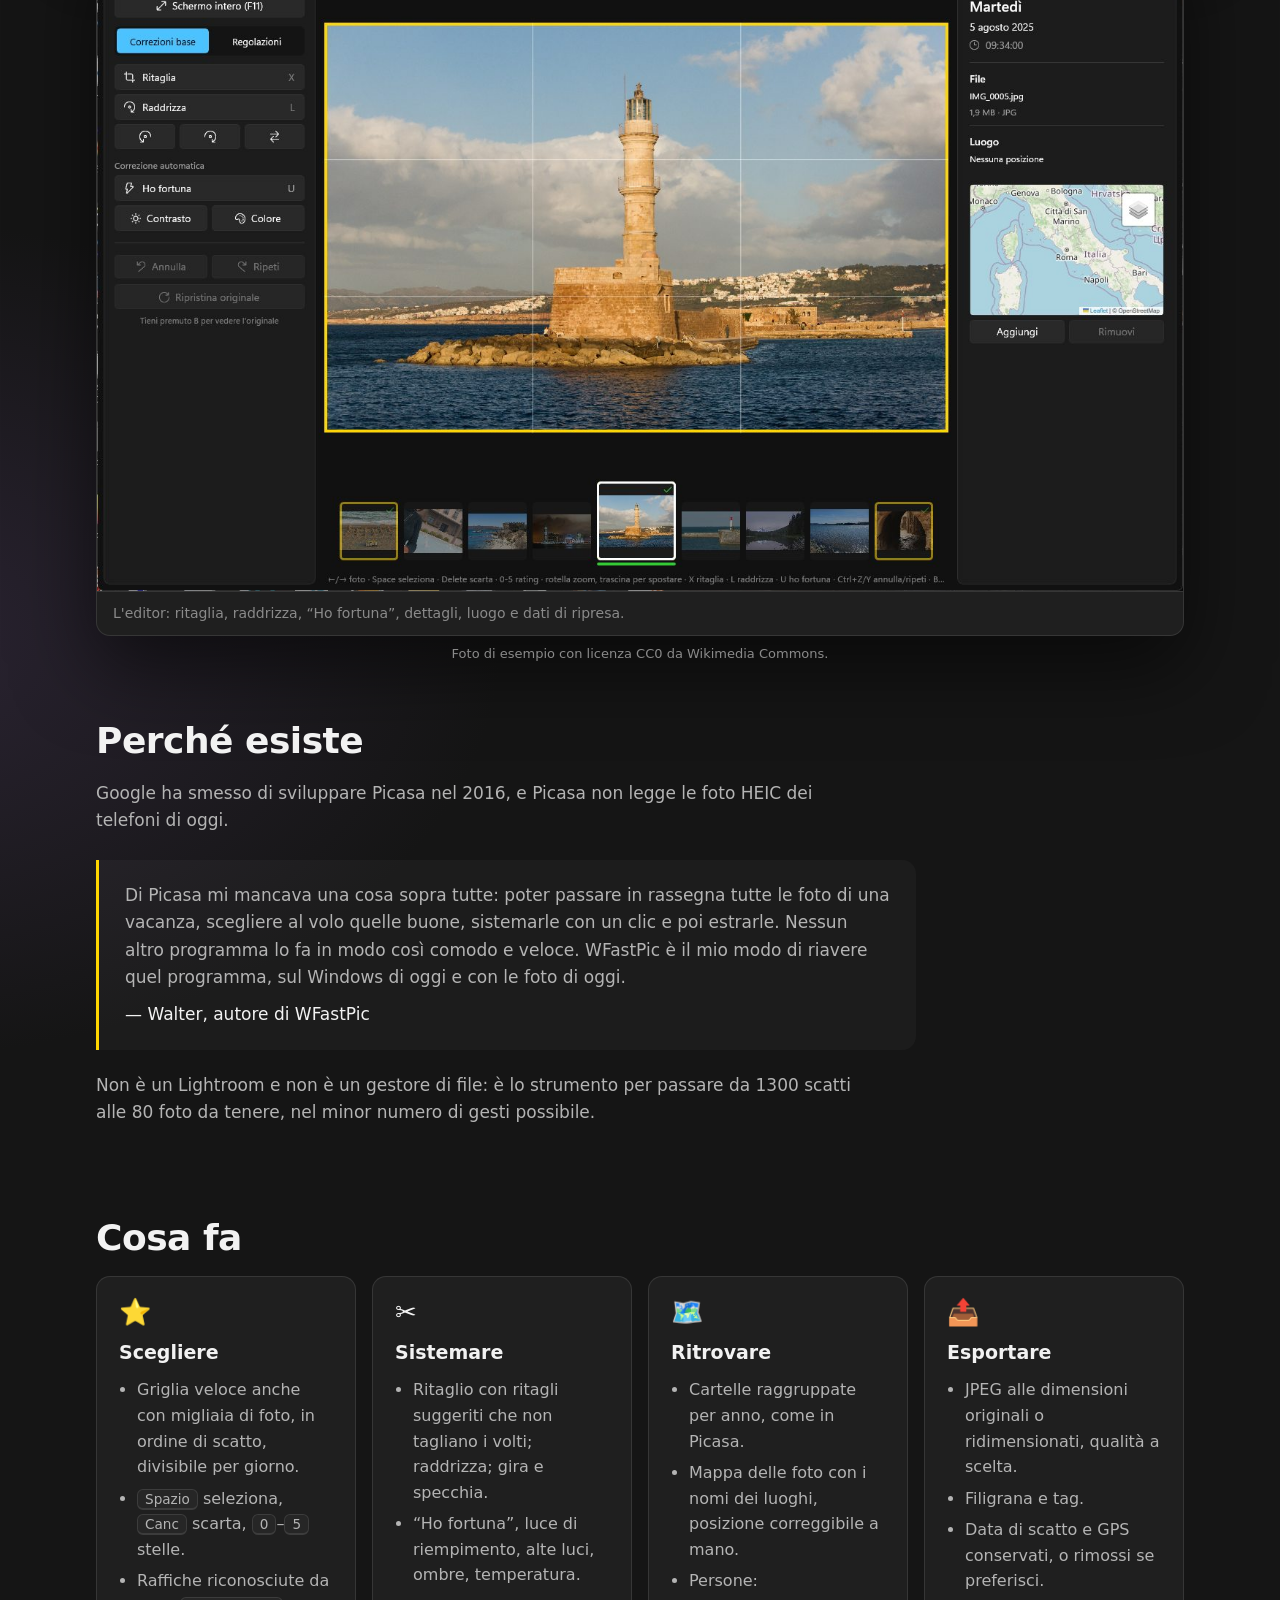
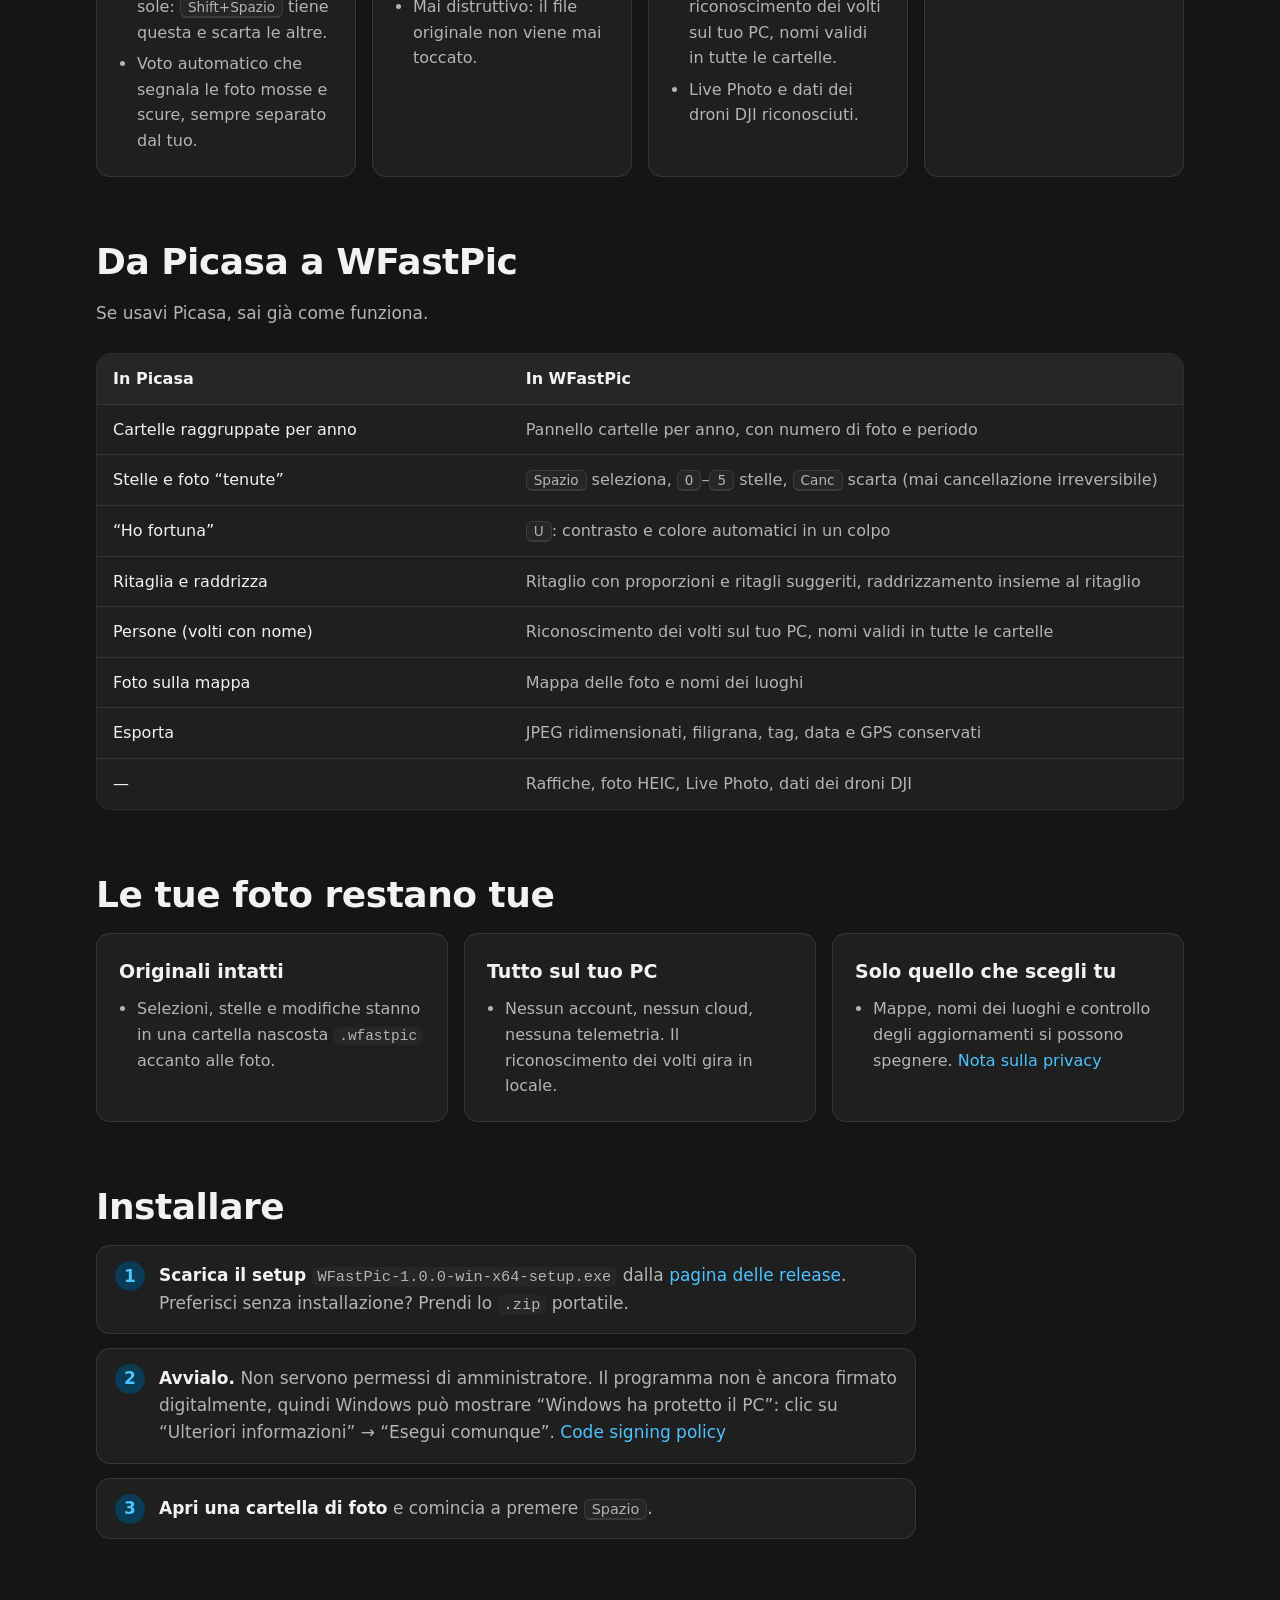
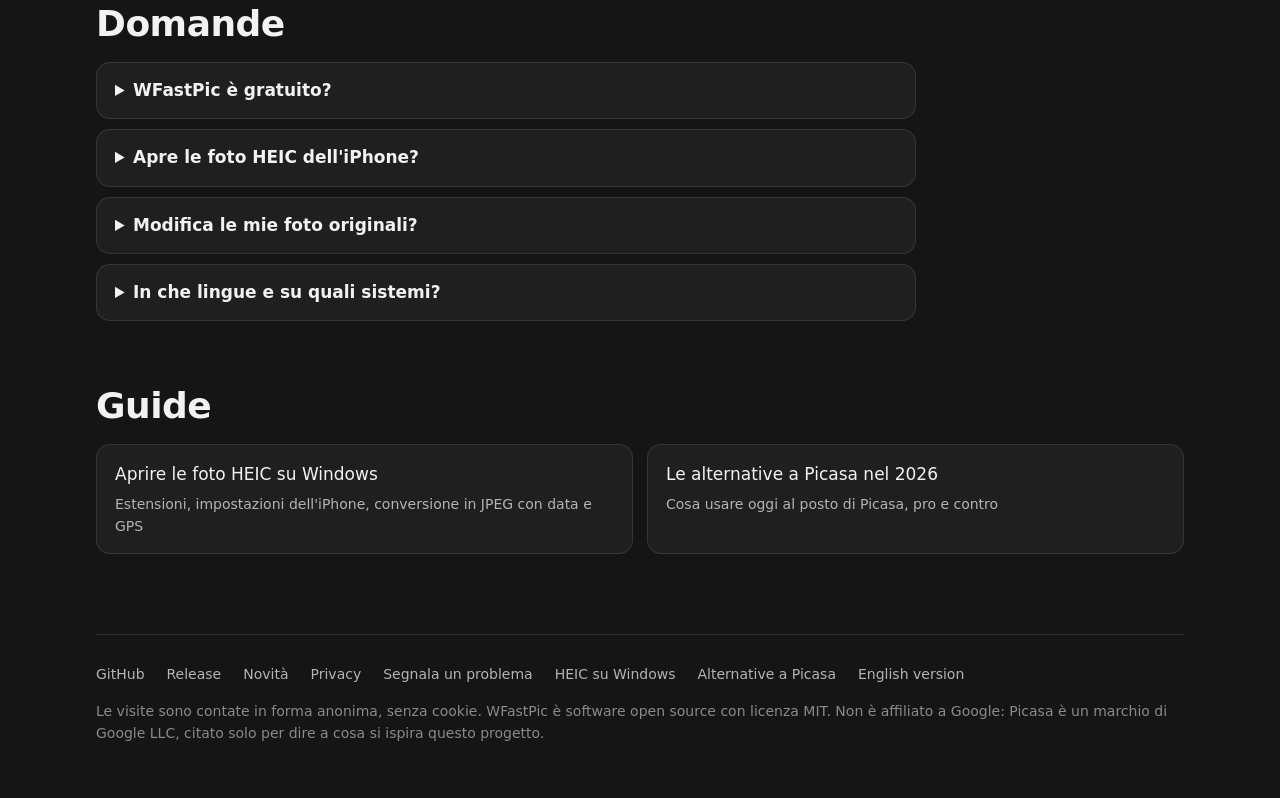
==== commit 10f7e60b: "Guide: foto HEIC su Windows e alternative a Picasa (IT/EN), collegate da home e sitemap; contatore a" ====
--- a/it/index.html
+++ b/it/index.html
@@ -222,7 +222,7 @@
   </details>
   <details>
     <summary>Apre le foto HEIC dell'iPhone?</summary>
-    <p>Sì, è fatto proprio per quelle. Windows ha bisogno delle estensioni HEIF e HEVC, che di solito ci sono già; se le foto non si aprono, si installano dal Microsoft Store.</p>
+    <p>Sì, è fatto proprio per quelle. Windows ha bisogno delle estensioni HEIF e HEVC, che di solito ci sono già; se le foto non si aprono, si installano dal Microsoft Store. Passo per passo: <a href="foto-heic-windows/">come aprire le foto HEIC su Windows</a>.</p>
   </details>
   <details>
     <summary>Modifica le mie foto originali?</summary>
@@ -232,6 +232,14 @@
     <summary>In che lingue e su quali sistemi?</summary>
     <p>Italiano e inglese. Windows 10 (1809 o successivo) e Windows 11.</p>
   </details>
+</section>
+
+<section id="guide">
+  <h2>Guide</h2>
+  <div class="altre-guide">
+    <a href="foto-heic-windows/">Aprire le foto HEIC su Windows<span>Estensioni, impostazioni dell'iPhone, conversione in JPEG con data e GPS</span></a>
+    <a href="alternativa-picasa/">Le alternative a Picasa nel 2026<span>Cosa usare oggi al posto di Picasa, pro e contro</span></a>
+  </div>
 </section>
 </main>
 
@@ -242,6 +250,8 @@
     <a href="https://github.com/Walt7/WFastPic/blob/master/CHANGELOG.md">Novità</a>
     <a href="https://github.com/Walt7/WFastPic/blob/master/PRIVACY.md">Privacy</a>
     <a href="https://github.com/Walt7/WFastPic/issues">Segnala un problema</a>
+    <a href="foto-heic-windows/">HEIC su Windows</a>
+    <a href="alternativa-picasa/">Alternative a Picasa</a>
     <a href="../" hreflang="en" lang="en">English version</a>
   </div>
   <p>Le visite sono contate in forma anonima, senza cookie. WFastPic è software open source con licenza MIT. Non è affiliato a Google: Picasa è un marchio di Google LLC, citato solo per dire a cosa si ispira questo progetto.</p>
--- a/style.css
+++ b/style.css
@@ -213,3 +213,56 @@
 .badge a:hover { opacity: .85; }
 .badge img { height: 20px; width: auto; }
 .aggiornato { margin: 10px 0 0; font-size: 14px; color: var(--debole); }
+
+/* Guide (articoli) */
+.articolo { max-width: 780px; margin: 0 auto; padding-bottom: 8px; }
+.briciole { font-size: 14px; color: var(--debole); margin: 12px 0 0; }
+.briciole a { color: var(--tenue); }
+.articolo h1 { font-size: clamp(32px, 5.4vw, 48px); letter-spacing: -1px; margin: 14px 0 0; }
+.articolo .attacco { font-size: 19px; color: var(--tenue); margin: 18px 0 0; }
+.articolo .data { font-size: 14px; color: var(--debole); margin: 10px 0 0; }
+.articolo section { padding-top: 40px; }
+.articolo h2 { font-size: clamp(24px, 3.6vw, 30px); }
+.articolo h3 { margin-top: 24px; }
+.articolo p, .articolo li { color: #d6d6d6; }
+.articolo ul, .articolo ol { padding-left: 22px; }
+.articolo li + li { margin-top: 6px; }
+.articolo strong { color: var(--testo); }
+.indice {
+  margin: 28px 0 0; padding: 16px 20px;
+  background: var(--card); border: 1px solid var(--bordo); border-radius: var(--raggio);
+}
+.indice p { margin: 0 0 6px; font-weight: 600; color: var(--testo); }
+.indice ol { margin: 0; }
+.riquadro {
+  margin: 20px 0; padding: 16px 20px;
+  background: rgba(76, 194, 255, .07); border: 1px solid rgba(76, 194, 255, .3);
+  border-radius: var(--raggio);
+}
+.riquadro.attenzione { background: rgba(255, 214, 0, .06); border-color: rgba(255, 214, 0, .35); }
+.riquadro p { margin: 0; }
+.riquadro p + p { margin-top: 8px; }
+.alternativa {
+  margin: 16px 0; padding: 18px 22px;
+  background: var(--card); border: 1px solid var(--bordo); border-radius: var(--raggio);
+}
+.alternativa h3 { margin: 0 0 4px; }
+.alternativa .tipo { margin: 0 0 10px; font-size: 14px; color: var(--debole); }
+.alternativa.nostra { border-color: rgba(76, 194, 255, .45); }
+.alternativa ul { margin: 6px 0 0; }
+.invito {
+  margin: 40px 0 0; padding: 24px;
+  display: flex; flex-wrap: wrap; gap: 18px; align-items: center;
+  background: var(--card); border: 1px solid var(--bordo); border-radius: var(--raggio);
+}
+.invito img { width: 64px; height: 64px; }
+.invito div { flex: 1 1 260px; }
+.invito h2 { font-size: 22px; margin: 0 0 4px; }
+.invito p { margin: 0; color: var(--tenue); }
+.altre-guide { display: grid; grid-template-columns: repeat(auto-fit, minmax(240px, 1fr)); gap: 14px; }
+.altre-guide a {
+  display: block; padding: 16px 18px; color: var(--testo);
+  background: var(--card); border: 1px solid var(--bordo); border-radius: var(--raggio);
+}
+.altre-guide a:hover { text-decoration: none; border-color: rgba(76, 194, 255, .45); }
+.altre-guide span { display: block; font-size: 14px; color: var(--tenue); margin-top: 4px; }
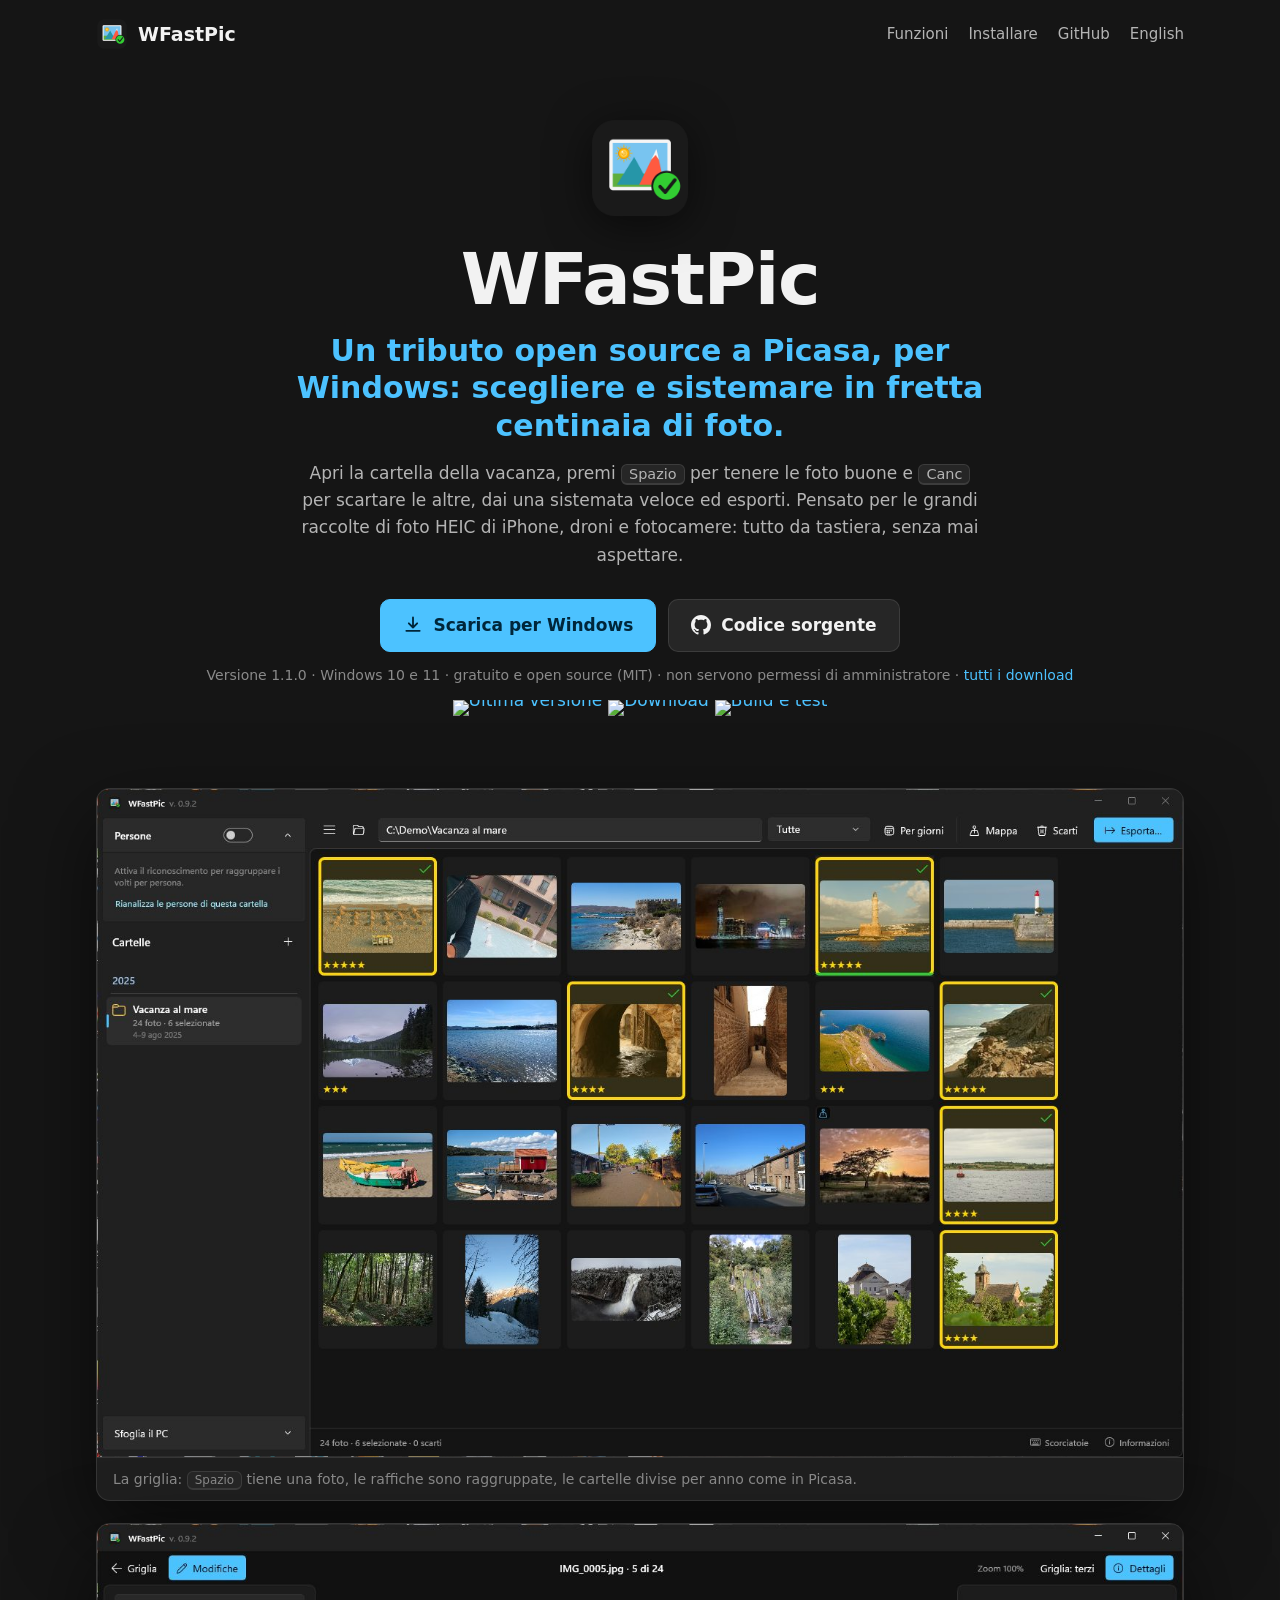
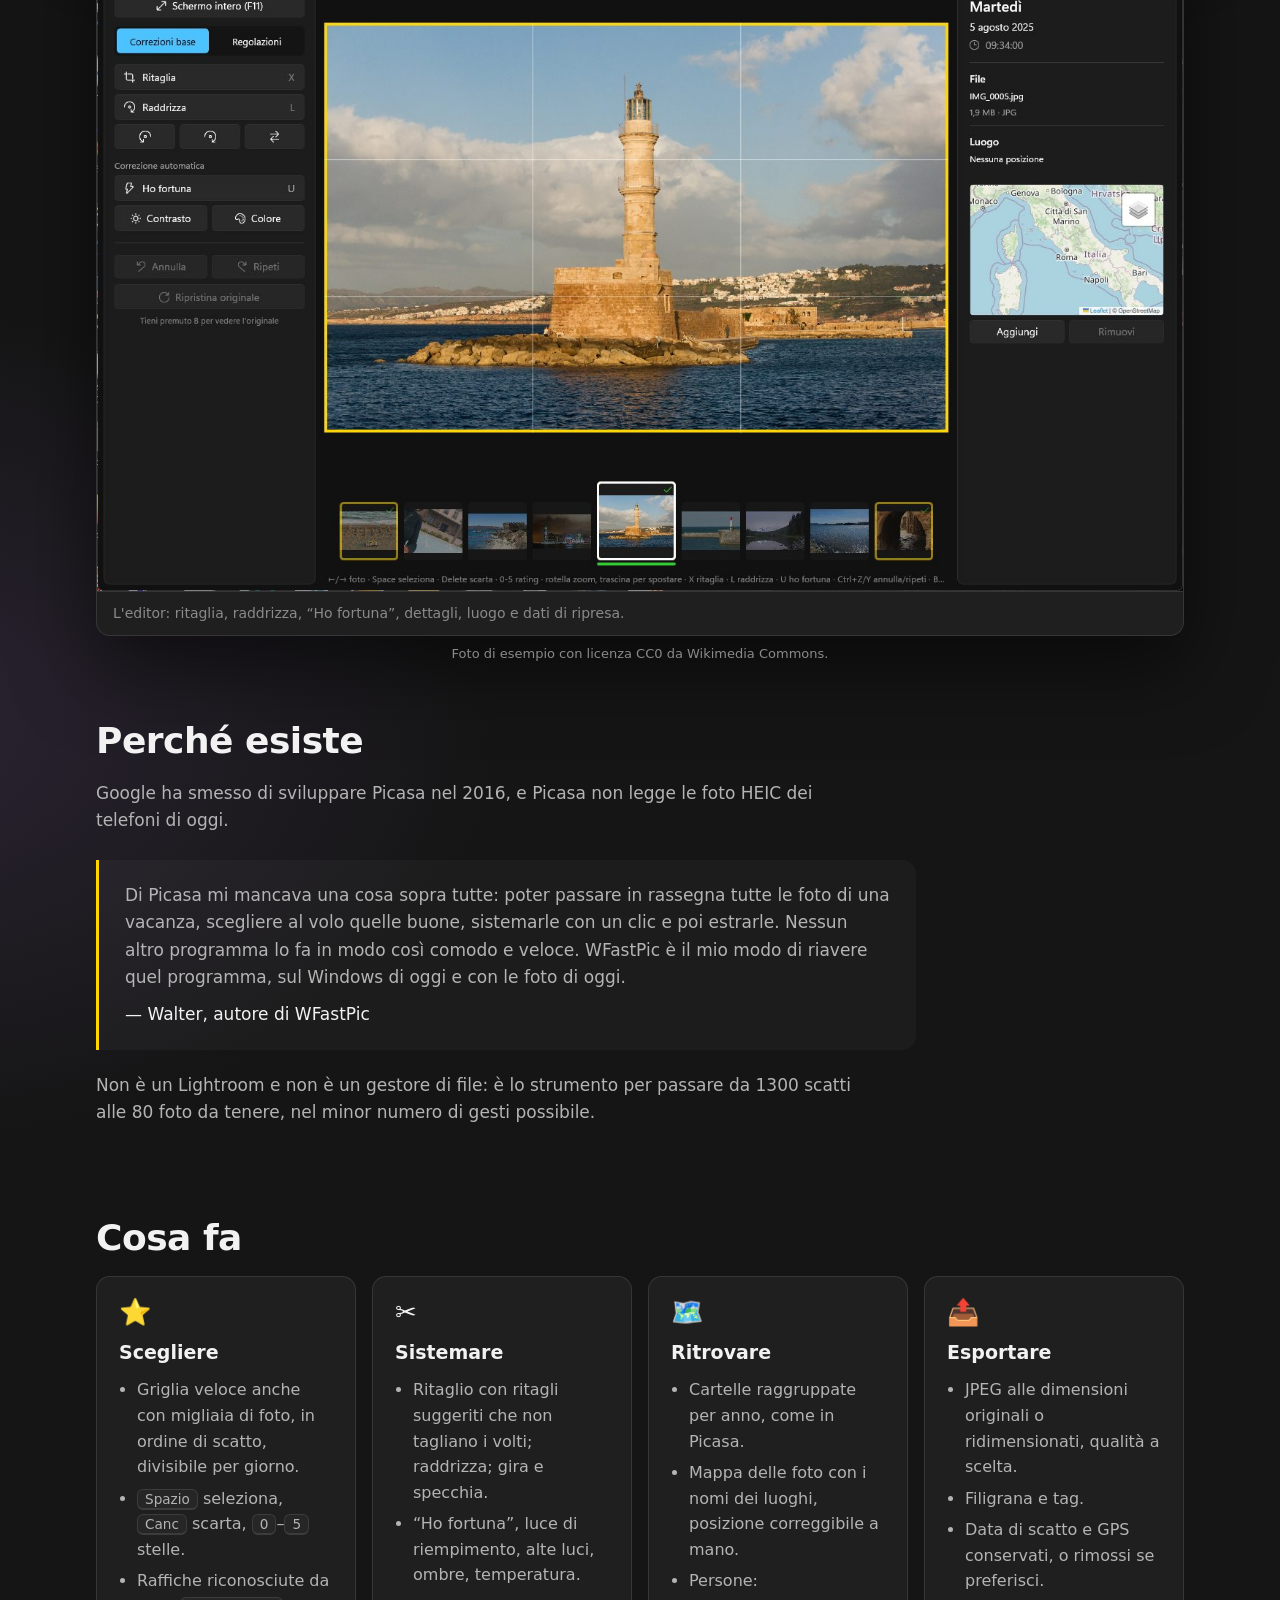
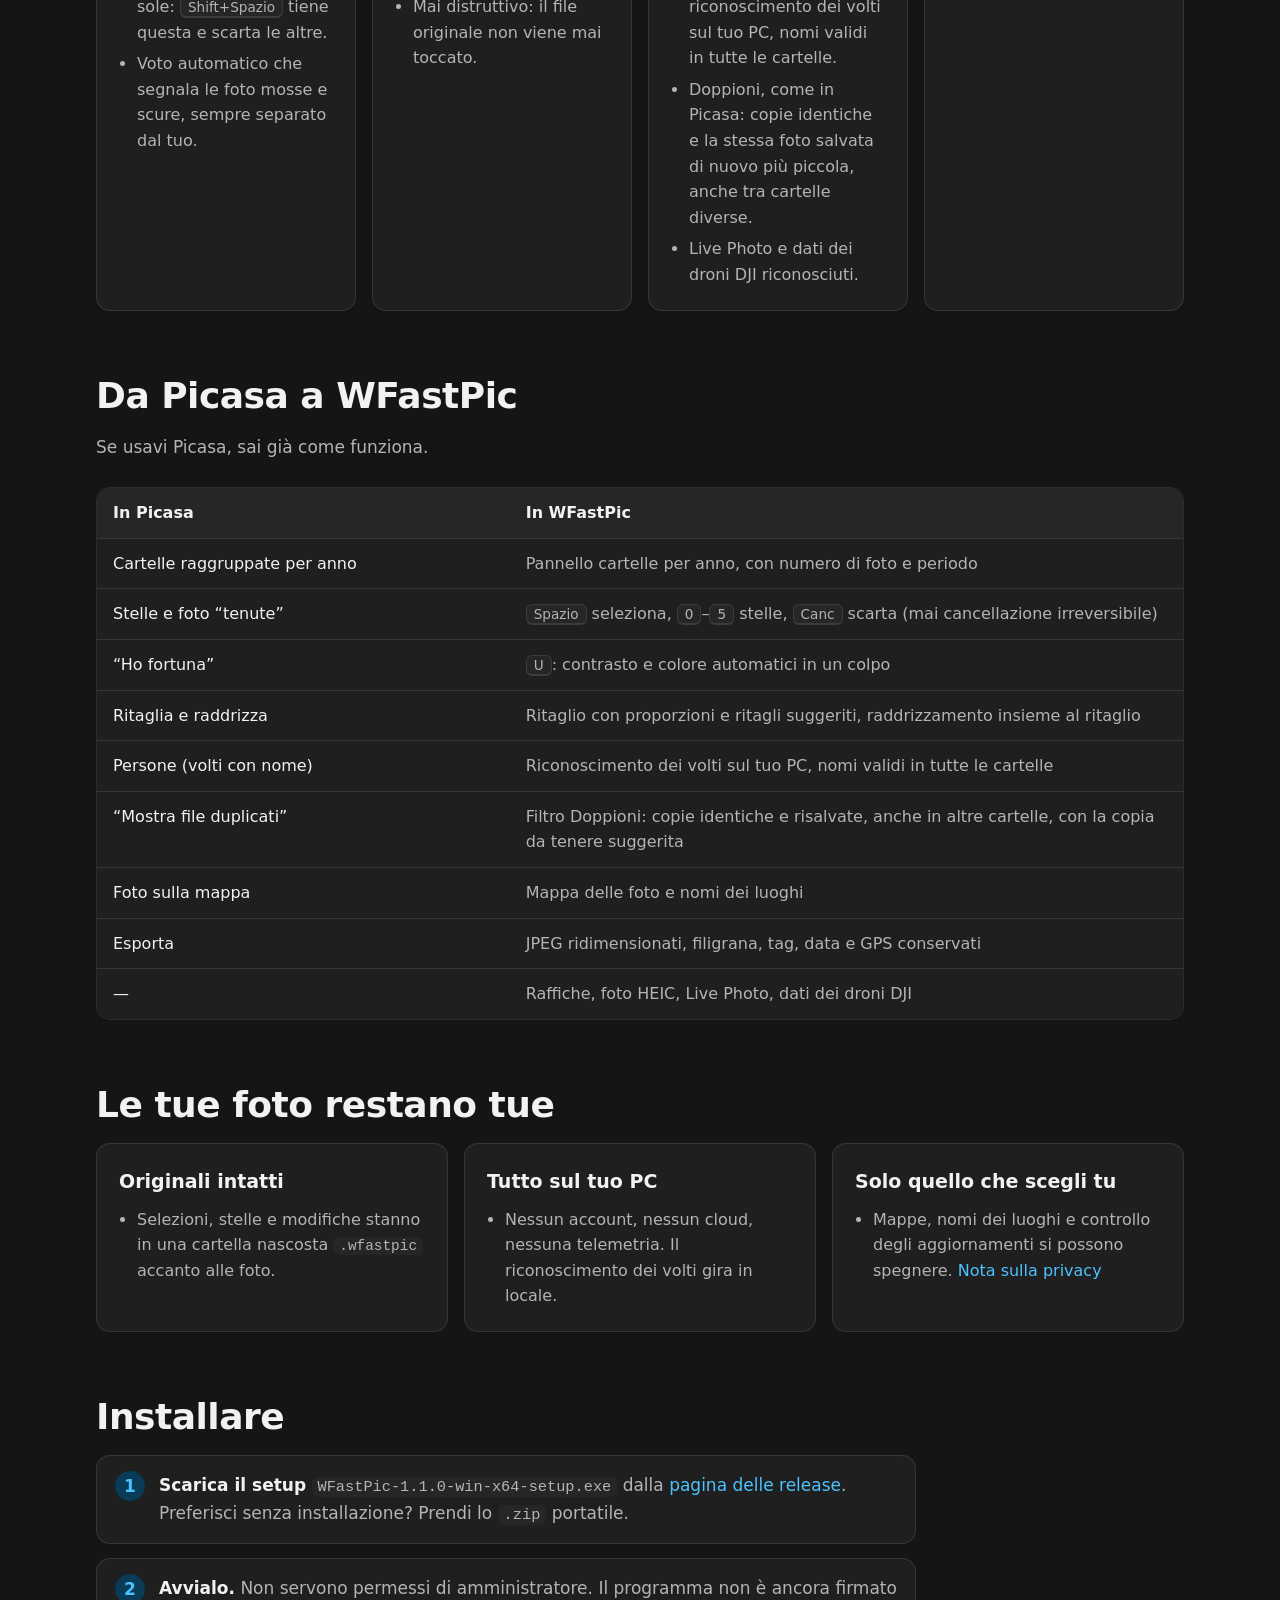
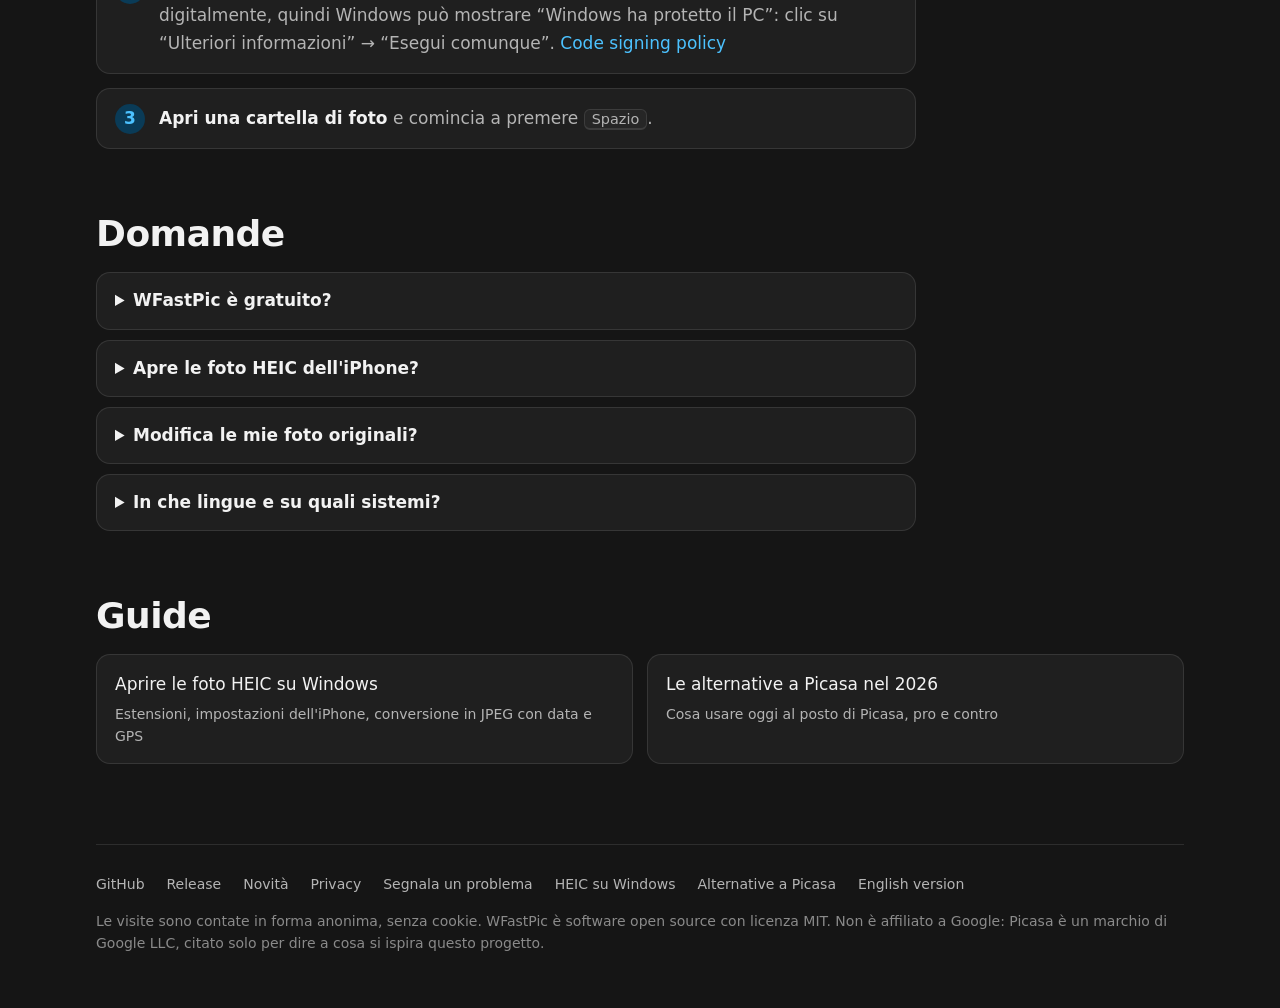
==== commit 6aef2975: "Versione 1.1.0: download del setup aggiornato, doppioni tra le funzioni e nel confronto con Picasa C" ====
--- a/it/index.html
+++ b/it/index.html
@@ -39,7 +39,7 @@
   "applicationCategory": "MultimediaApplication",
   "applicationSubCategory": "Visualizzatore e organizzatore di foto",
   "operatingSystem": "Windows 10, Windows 11",
-  "softwareVersion": "1.0.0",
+  "softwareVersion": "1.1.0",
   "url": "https://wfastpic.walterdev.eu/it/",
   "downloadUrl": "https://github.com/Walt7/WFastPic/releases/latest",
   "installUrl": "https://github.com/Walt7/WFastPic/releases/latest",
@@ -77,7 +77,7 @@
   <p class="slogan">Un tributo open source a Picasa, per Windows: scegliere e sistemare in fretta centinaia di foto.</p>
   <p class="sotto">Apri la cartella della vacanza, premi <kbd>Spazio</kbd> per tenere le foto buone e <kbd>Canc</kbd> per scartare le altre, dai una sistemata veloce ed esporti. Pensato per le grandi raccolte di foto HEIC di iPhone, droni e fotocamere: tutto da tastiera, senza mai aspettare.</p>
   <div class="azioni">
-    <a class="pulsante primario" href="https://github.com/Walt7/WFastPic/releases/download/v1.0.0/WFastPic-1.0.0-win-x64-setup.exe">
+    <a class="pulsante primario" href="https://github.com/Walt7/WFastPic/releases/download/v1.1.0/WFastPic-1.1.0-win-x64-setup.exe">
       <svg viewBox="0 0 24 24" fill="none" stroke="currentColor" stroke-width="2.2" stroke-linecap="round" stroke-linejoin="round" aria-hidden="true"><path d="M12 3v12m0 0-5-5m5 5 5-5M4 19h16"/></svg>
       Scarica per Windows
     </a>
@@ -86,7 +86,7 @@
       Codice sorgente
     </a>
   </div>
-  <p class="dettagli-download">Versione 1.0.0 · Windows 10 e 11 · gratuito e open source (MIT) · non servono permessi di amministratore · <a href="https://github.com/Walt7/WFastPic/releases/latest">tutti i download</a></p>
+  <p class="dettagli-download">Versione 1.1.0 · Windows 10 e 11 · gratuito e open source (MIT) · non servono permessi di amministratore · <a href="https://github.com/Walt7/WFastPic/releases/latest">tutti i download</a></p>
   <p class="badge">
     <a href="https://github.com/Walt7/WFastPic/releases/latest"><img src="https://img.shields.io/github/v/release/Walt7/WFastPic?label=versione&amp;color=2ea44f&amp;labelColor=2a2a2a" height="20" alt="Ultima versione"></a>
     <a href="https://github.com/Walt7/WFastPic/releases"><img src="https://img.shields.io/github/downloads/Walt7/WFastPic/total?label=download&amp;color=4cc2ff&amp;labelColor=2a2a2a" height="20" alt="Download"></a>
@@ -161,6 +161,7 @@
         <li>Cartelle raggruppate per anno, come in Picasa.</li>
         <li>Mappa delle foto con i nomi dei luoghi, posizione correggibile a mano.</li>
         <li>Persone: riconoscimento dei volti sul tuo PC, nomi validi in tutte le cartelle.</li>
+        <li>Doppioni, come in Picasa: copie identiche e la stessa foto salvata di nuovo più piccola, anche tra cartelle diverse.</li>
         <li>Live Photo e dati dei droni DJI riconosciuti.</li>
       </ul>
     </div>
@@ -188,6 +189,7 @@
         <tr><td>“Ho fortuna”</td><td><kbd>U</kbd>: contrasto e colore automatici in un colpo</td></tr>
         <tr><td>Ritaglia e raddrizza</td><td>Ritaglio con proporzioni e ritagli suggeriti, raddrizzamento insieme al ritaglio</td></tr>
         <tr><td>Persone (volti con nome)</td><td>Riconoscimento dei volti sul tuo PC, nomi validi in tutte le cartelle</td></tr>
+        <tr><td>“Mostra file duplicati”</td><td>Filtro Doppioni: copie identiche e risalvate, anche in altre cartelle, con la copia da tenere suggerita</td></tr>
         <tr><td>Foto sulla mappa</td><td>Mappa delle foto e nomi dei luoghi</td></tr>
         <tr><td>Esporta</td><td>JPEG ridimensionati, filigrana, tag, data e GPS conservati</td></tr>
         <tr><td>—</td><td>Raffiche, foto HEIC, Live Photo, dati dei droni DJI</td></tr>
@@ -208,7 +210,7 @@
 <section id="installare">
   <h2>Installare</h2>
   <ol class="passi">
-    <li><strong>Scarica il setup</strong> <code>WFastPic-1.0.0-win-x64-setup.exe</code> dalla <a href="https://github.com/Walt7/WFastPic/releases/latest">pagina delle release</a>. Preferisci senza installazione? Prendi lo <code>.zip</code> portatile.</li>
+    <li><strong>Scarica il setup</strong> <code>WFastPic-1.1.0-win-x64-setup.exe</code> dalla <a href="https://github.com/Walt7/WFastPic/releases/latest">pagina delle release</a>. Preferisci senza installazione? Prendi lo <code>.zip</code> portatile.</li>
     <li><strong>Avvialo.</strong> Non servono permessi di amministratore. Il programma non è ancora firmato digitalmente, quindi Windows può mostrare “Windows ha protetto il PC”: clic su “Ulteriori informazioni” → “Esegui comunque”. <a href="https://github.com/Walt7/WFastPic/blob/master/CODE_SIGNING.md">Code signing policy</a></li>
     <li><strong>Apri una cartella di foto</strong> e comincia a premere <kbd>Spazio</kbd>.</li>
   </ol>
